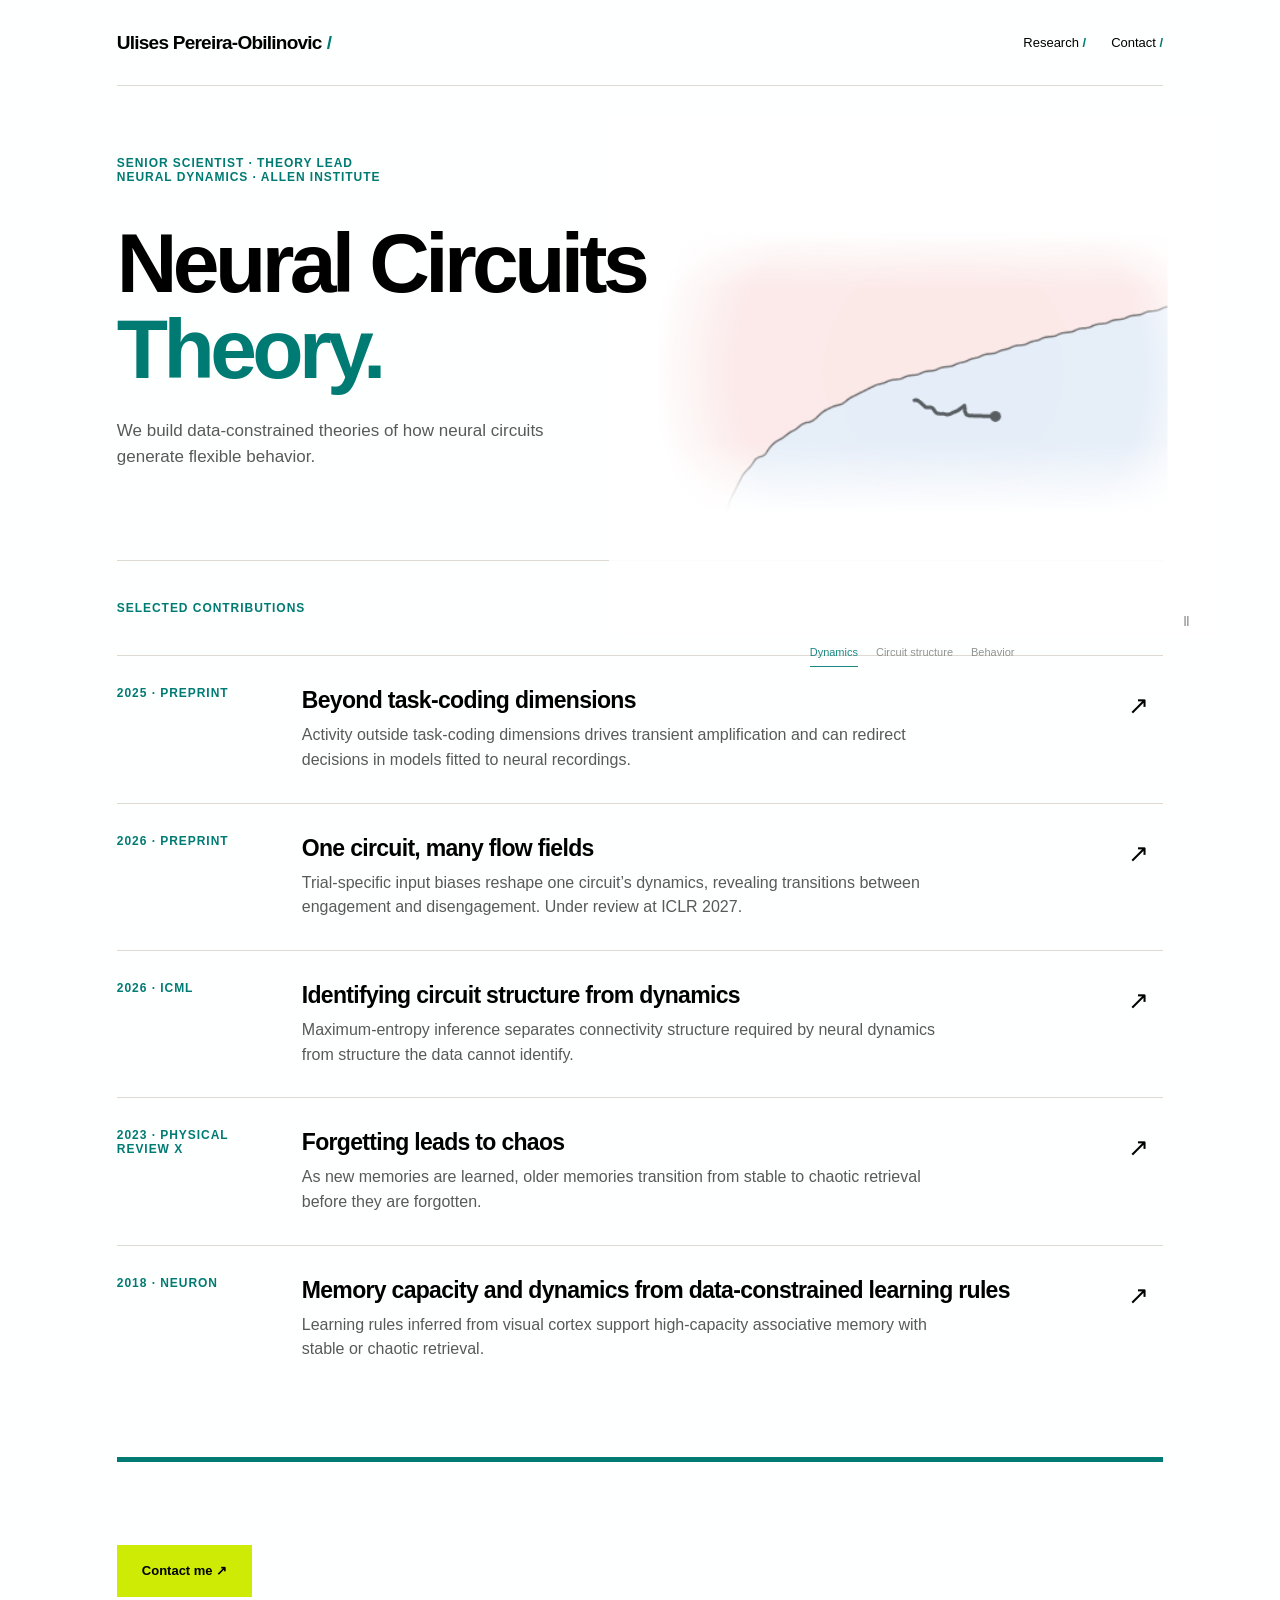
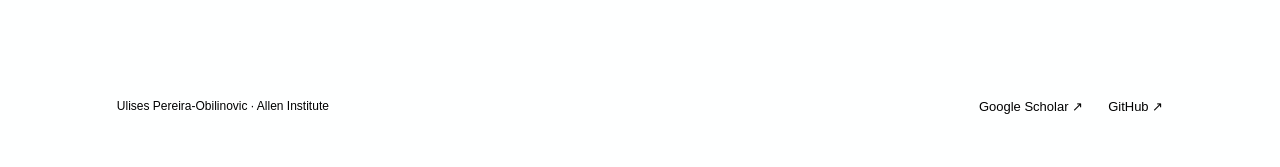
==== index.html @ 54c09828 "Refresh cached research scenes after animation update" ====
<!doctype html><html lang="en"><meta charset="utf-8"><meta name="viewport" content="width=device-width,initial-scale=1"><title>Neural Circuits Theory — Ulises Pereira-Obilinovic</title><meta name="description" content="Data-constrained theories of how neural circuits generate flexible behavior. Neural Circuits Theory, led by Ulises Pereira-Obilinovic at the Allen Institute."><link rel="stylesheet" href="style.css?v=sa-1"><body class="lab"><div class="wrap"><header><a class="brand" href="#">Ulises Pereira-Obilinovic</a><nav><a href="#research">Research</a><a href="#contact">Contact</a></nav></header><div class="hero"><p class="label">Senior Scientist · Theory Lead<br>Neural Dynamics · Allen Institute</p><h1>Neural Circuits<br><span style="color:var(--accent)">Theory.</span></h1><div class="split"><p class="lead">We build data-constrained theories of how neural circuits generate flexible behavior.</p><div id="engagement" class="engagement"><iframe id="science-scene" src="scene-oblique.html" title="Oblique separatrix animation"></iframe><div class="scene-select" role="group" aria-label="Research animation"><button data-scene="oblique" aria-pressed="true">Dynamics</button><button data-scene="self" aria-pressed="false">Circuit structure</button><button data-scene="bifurcation" aria-pressed="false">Behavior</button></div></div></div></div><section id="research"><div class="section-head"><h2 class="label">Selected contributions</h2></div><div class="papers"><article><span class="label">2025 · PREPRINT</span><div><h3><a href="https://doi.org/10.1101/2025.11.20.689599">Beyond task-coding dimensions</a></h3><p>Activity outside task-coding dimensions drives transient amplification and can redirect decisions in models fitted to neural recordings.</p></div><a class="arrow" aria-label="Read Beyond task-coding dimensions" href="https://doi.org/10.1101/2025.11.20.689599">↗</a></article><article><span class="label">2026 · PREPRINT</span><div><h3><a href="https://doi.org/10.64898/2026.06.01.729208">One circuit, many flow fields</a></h3><p>Trial-specific input biases reshape one circuit’s dynamics, revealing transitions between engagement and disengagement. Under review at ICLR 2027.</p></div><a class="arrow" aria-label="Read One circuit, many flow fields" href="https://doi.org/10.64898/2026.06.01.729208">↗</a></article><article><span class="label">2026 · ICML</span><div><h3><a href="https://proceedings.mlr.press/v306/kim26bd.html">Identifying circuit structure from dynamics</a></h3><p>Maximum-entropy inference separates connectivity structure required by neural dynamics from structure the data cannot identify.</p></div><a class="arrow" aria-label="Read Identifying circuit structure from dynamics" href="https://proceedings.mlr.press/v306/kim26bd.html">↗</a></article><article><span class="label">2023 · PHYSICAL REVIEW X</span><div><h3><a href="https://doi.org/10.1103/PhysRevX.13.011009">Forgetting leads to chaos</a></h3><p>As new memories are learned, older memories transition from stable to chaotic retrieval before they are forgotten.</p></div><a class="arrow" aria-label="Read Forgetting leads to chaos" href="https://doi.org/10.1103/PhysRevX.13.011009">↗</a></article><article><span class="label">2018 · NEURON</span><div><h3><a href="https://doi.org/10.1016/j.neuron.2018.05.038">Memory capacity and dynamics from data-constrained learning rules</a></h3><p>Learning rules inferred from visual cortex support high-capacity associative memory with stable or chaotic retrieval.</p></div><a class="arrow" aria-label="Read Memory capacity and dynamics from data-constrained learning rules" href="https://doi.org/10.1016/j.neuron.2018.05.038">↗</a></article></div></section><section id="contact"><a class="button solid" href="mailto:ulises.pereira.o@alleninstitute.org">Contact me ↗</a></section><footer><span>Ulises Pereira-Obilinovic · Allen Institute</span><nav><a href="https://scholar.google.cl/citations?user=dpV8phYAAAAJ&hl=en">Google Scholar ↗</a><a href="https://github.com/ulisespereira">GitHub ↗</a></nav></footer></div><script>
const buttons=[...document.querySelectorAll('[data-scene]')];let selected=0,changed=performance.now();
function show(i){selected=i;changed=performance.now();buttons.forEach((b,j)=>b.setAttribute('aria-pressed',String(i===j)));const f=document.querySelector('#science-scene');f.src='scene-'+buttons[i].dataset.scene+'.html?v=b885f49';f.title=buttons[i].textContent+' animation'}
buttons.forEach((b,i)=>b.onclick=()=>show(i));
setInterval(()=>{if(document.hidden){changed=performance.now();return}if(!matchMedia('(prefers-reduced-motion: reduce)').matches&&performance.now()-changed>14000)show((selected+1)%3)},250);
</script><style>
.lab .hero{display:grid;grid-template-columns:minmax(0,1fr) 340px;column-gap:42px;align-items:start;padding:72px 0 62px}
.lab .hero>.label,.lab .hero>h1{grid-column:1}.lab .hero h1{font-size:clamp(48px,6vw,78px)}
.lab .hero .split{display:contents}.lab .hero .lead{grid-column:1;max-width:530px;margin-bottom:0}
.hero .engagement{grid-column:2;grid-row:1/4;align-self:center;width:100%;max-width:340px;margin:0}
.engagement canvas{aspect-ratio:500/310}.engagement .sweep-controls{margin:-10px 10px 0 0}
@media(max-width:900px){.lab .hero{display:block;padding:44px 0 34px}.hero .engagement{max-width:330px;margin:24px auto 0}}

.lab .hero{min-height:470px;position:relative;display:flex;flex-direction:column;justify-content:center;padding:70px 0 90px;isolation:isolate}
.lab .hero>.label,.lab .hero>h1,.lab .hero .lead{position:relative;z-index:2;max-width:560px}
.lab .hero h1{font-size:clamp(48px,6.8vw,84px)}
.lab .hero .lead{max-width:440px;font-size:17px}
.hero .engagement{position:absolute;right:-5%;top:30px;width:58%;max-width:620px;z-index:0;margin:0;opacity:.9;pointer-events:none}
.engagement canvas{aspect-ratio:500/430}.engagement .sweep-controls{pointer-events:auto;margin:-25px 40px 0 0}
#research{padding-top:40px}.papers article{padding:30px 0}.concept{background:#fff;color:#777;border-bottom:1px solid #eee}
@media(max-width:900px){.lab .hero{min-height:590px;justify-content:flex-start;padding-top:44px;padding-bottom:230px}.hero .engagement{top:auto;bottom:5px;right:-20px;width:85%;max-width:450px}.lab .hero .lead{max-width:480px}.lab .hero h1{margin:22px 0}}
#science-scene{width:100%;aspect-ratio:500/430;border:0;display:block;background:transparent;pointer-events:auto}.scene-select{display:flex;justify-content:center;gap:18px;position:relative;z-index:3;pointer-events:auto}.scene-select button{padding:8px 0;border:0;border-bottom:1px solid transparent;background:none;font:11px Arial;color:#888;cursor:pointer}.scene-select button[aria-pressed=true]{color:var(--accent);border-bottom-color:var(--accent)}.hero .engagement{pointer-events:auto}@media(max-width:900px){.lab .hero{min-height:650px;padding-bottom:280px}}
</style></body></html>
---- style.css ----
*{box-sizing:border-box}html{scroll-behavior:smooth}body{margin:0;font-family:Arial,sans-serif;background:var(--bg);color:var(--fg);line-height:1.55}a{color:inherit;text-decoration:none}a:hover{text-decoration:underline;text-underline-offset:5px}a:focus-visible,button:focus-visible{outline:3px solid var(--accent);outline-offset:5px}.wrap{max-width:1200px;margin:auto;padding:0 6%}.concept{padding:10px 6%;font:11px monospace;letter-spacing:.08em;background:var(--fg);color:var(--bg);display:flex;justify-content:space-between;gap:12px}.concept a{margin-left:15px}header{display:flex;justify-content:space-between;align-items:center;padding:28px 0;border-bottom:1px solid var(--line);gap:20px}nav{display:flex;gap:25px;font-size:13px}.brand{font-weight:bold;letter-spacing:-.04em}.label{font:11px monospace;letter-spacing:.15em;text-transform:uppercase;color:var(--accent)}h1,h2,h3,p{margin-top:0}h1{font-weight:400;font-size:clamp(48px,7vw,91px);line-height:1.04;letter-spacing:-.055em;margin:25px 0}h2{font-size:clamp(30px,4vw,48px);font-weight:400;line-height:1.12;letter-spacing:-.035em}h3{font-size:23px;font-weight:400;line-height:1.25}.hero{padding:80px 0;position:relative}.lead{font-size:19px;max-width:580px;color:var(--muted)}.button{display:inline-block;padding:13px 21px;border:1px solid var(--line);margin:18px 9px 0 0;font-size:13px}.solid{background:var(--accent);color:var(--bg);border-color:var(--accent)}section{padding:65px 0;border-top:1px solid var(--line)}.section-head{display:flex;justify-content:space-between;gap:40px;align-items:baseline;margin-bottom:30px}.section-head p{max-width:340px;color:var(--muted)}.papers article{display:grid;grid-template-columns:160px 1fr 35px;gap:25px;padding:27px 0;border-top:1px solid var(--line)}.papers h3{margin-bottom:8px}.papers p{color:var(--muted);max-width:660px;margin:0}.arrow{font-size:25px}.grid{display:grid;grid-template-columns:repeat(3,1fr);gap:35px}.grid article{padding-top:20px;border-top:1px solid var(--line)}.grid p{color:var(--muted)}footer{padding:35px 0 50px;display:flex;justify-content:space-between;font-size:12px;gap:20px}.split{display:grid;grid-template-columns:1.3fr 1fr;gap:60px;align-items:center}.portrait{width:100%;display:block;filter:grayscale(1)}.caption{font:11px monospace;color:var(--muted);margin-top:12px}.dark{--bg:#101312;--fg:#edeadf;--muted:#b3b9b1;--line:#35413a;--accent:#b5df91}.editorial{--bg:#f4f0e8;--fg:#252c30;--muted:#60666b;--line:#ccc7bb;--accent:#964431}.editorial h1,.editorial h2,.editorial h3{font-family:Georgia,serif}.lab{--bg:#eef2f4;--fg:#102838;--muted:#4a6471;--line:#b8cbd4;--accent:#006f7e}.lab .hero{padding-bottom:35px}.diagram{width:100%;height:260px;display:block}.dark .diagram{height:320px}.statement{font-size:clamp(24px,3vw,40px);max-width:920px;line-height:1.35}.portrait-wrap{max-width:390px}.lab .questions{background:#102838;color:#eef2f4;padding:40px}.lab .questions p{color:#b7cbd3}.lab .questions .label{color:#7dd3c7}@media(max-width:720px){.concept{flex-wrap:wrap}.concept a{margin-left:0;margin-right:12px}nav{gap:12px;font-size:11px}.hero{padding:45px 0}.split,.grid{grid-template-columns:1fr;gap:30px}.portrait-wrap{max-width:280px}.papers article{grid-template-columns:1fr 25px;gap:10px}.papers .label{grid-column:1/-1}.section-head{display:block}.section-head p{max-width:none}footer{flex-direction:column}section{padding:42px 0}}
/* Allen palette: official brand-color skill. Layout inspired by alleninstitute.org. */
body{font-family:Arial,Helvetica,sans-serif}
.dark{--bg:#000000;--fg:#FEFFFF;--muted:#DED9D1;--line:#3F3F3F;--accent:#CDEB05}
.editorial{--bg:#FEFFFF;--fg:#000000;--muted:#595959;--line:#DED9D1;--accent:#5C1EBE}
.lab{--bg:#FEFFFF;--fg:#000000;--muted:#595959;--line:#DED9D1;--accent:#007B74}
h1,h2,h3,.editorial h1,.editorial h2,.editorial h3{font-family:Arial,Helvetica,sans-serif;font-weight:750;letter-spacing:-.055em}
h1{font-size:clamp(48px,7.5vw,96px);line-height:1.02}
h1 em{font-style:normal}h2{line-height:1.08}h3{letter-spacing:-.03em}
.brand{font-size:19px;font-weight:800}.brand:after{content:'/';color:var(--accent);margin-left:5px}
.label{font-family:Arial,Helvetica,sans-serif;font-size:12px;font-weight:700;letter-spacing:.08em}
header nav a:after{content:' /';color:var(--accent);font-weight:bold}
.concept{background:#262626;color:#FEFFFF;font-family:Arial,Helvetica,sans-serif;font-size:11px;letter-spacing:.03em}
.concept a:hover{color:#CDEB05}
.button{font-weight:700;padding:15px 24px;border-radius:0;transition:background .15s,color .15s}
.solid{background:#CDEB05;color:#000000;border-color:#CDEB05}
.button:hover{background:#000000;color:#FEFFFF;text-decoration:none}.dark .button:hover{background:#FEFFFF;color:#000000}
.portrait{filter:none}.editorial .portrait-wrap{border-bottom:10px solid #8246E1}
.lab .questions{background:#000000;color:#FEFFFF;border-top:8px solid #CDEB05;padding:42px}
.lab .questions p{color:#DED9D1}.lab .questions .label{color:#CDEB05}
.lab .questions article{border-color:#595959}
section[id=contact]{border-top:5px solid var(--accent)}
.papers article:hover h3 a{color:var(--accent)}
::selection{background:#CDEB05;color:#000000}
@media(max-width:720px){header{flex-wrap:wrap}.brand{font-size:17px}.lab .questions{padding:26px}.concept{line-height:1.7}.grid{gap:32px}h1{overflow-wrap:break-word}}
@media(prefers-reduced-motion:reduce){html{scroll-behavior:auto}.button{transition:none}}

.engagement{min-width:0}.engagement svg{display:block;width:100%;height:auto;overflow:visible}.engagement svg text{font:11px Arial,sans-serif;fill:#595959}.trial-controls{display:flex;align-items:center;justify-content:space-between;gap:10px;font-size:11px;min-height:35px}.trial-controls button{background:transparent;color:#000;border:1px solid #DED9D1;padding:7px 12px;cursor:pointer;font:12px Arial,sans-serif}.engagement label{display:flex;justify-content:space-between;font-size:11px;margin-top:16px}.engagement input{width:100%;accent-color:#007B74;cursor:pointer;margin:12px 0}.axis-ends{display:flex;justify-content:space-between;font-size:10px;color:#595959}.engagement .caption{font:10px Arial,sans-serif;margin-top:15px}.lab .hero .split{grid-template-columns:1fr 1.15fr;gap:45px}@media(max-width:720px){.lab .hero .split{grid-template-columns:1fr;gap:20px}}

.engagement canvas{width:100%;height:auto;display:block}.sweep-controls{display:flex;gap:12px;align-items:center}.sweep-controls button{background:none;border:1px solid #DED9D1;padding:7px 10px;font:11px Arial;cursor:pointer}.sweep-controls input{flex:1;min-width:30px}.sweep-controls output{font:11px Arial;white-space:nowrap;min-width:80px}.engagement .caption{text-align:center}

/* Minimal research signature: geometry carries the story. */
.lab .hero .split{grid-template-columns:.8fr 1.4fr;gap:32px}.engagement{padding:0}.engagement canvas{width:100%;aspect-ratio:12/7}.sweep-controls{max-width:230px;margin:4px auto 0;gap:12px}.sweep-controls button{width:24px;padding:2px;border:0;color:#595959;font-size:16px}.sweep-controls input{height:2px;margin:10px 0;accent-color:#8246E1}.sweep-labels{display:flex;justify-content:space-between;max-width:194px;margin:8px auto 0;padding-left:10px;color:#7F7F7F;font:10px Arial,sans-serif;letter-spacing:.03em}@media(max-width:720px){.lab .hero .split{grid-template-columns:1fr;gap:0}.engagement{margin:0 -20px}.engagement canvas{max-height:350px}.sweep-labels{margin-bottom:15px}}

/* Group-homepage motion, without figure UI. */
.engagement .sweep-controls{justify-content:flex-end;max-width:none;margin:-32px 25px 0 0;position:relative}.engagement .sweep-controls input{display:none}.engagement .sweep-controls button{opacity:0;color:#7F7F7F;transition:opacity .2s}.engagement:hover .sweep-controls button,.engagement:focus-within .sweep-controls button{opacity:1}.engagement .sweep-controls button:focus-visible{outline:2px solid #007B74;outline-offset:4px}@media(hover:none){.engagement .sweep-controls button{opacity:.5}}

.engagement .sweep-controls button{opacity:.45}.engagement .sweep-controls button:hover{opacity:1}

.engagement canvas{aspect-ratio:720/550;max-height:none!important}.engagement .sweep-controls{margin:8px 25px 0 0}

.engagement canvas{aspect-ratio:720/460}.engagement .sweep-controls{margin:-20px 30px 0 0}

.exact-panels{display:grid;max-width:360px;margin:0 auto}.exact-panel{grid-area:1/1;width:100%;display:block;transition:opacity .8s}.engagement .sweep-controls{margin:8px 25px 0 0}@media(prefers-reduced-motion:reduce){.exact-panel{transition:none}}

.minimal-phase{max-width:360px;isolation:isolate}.phase-art{grid-area:1/1;width:100%;height:auto;transition:opacity 1.5s}.trajectory-motion{animation:trajectory-flow 4s linear infinite}.phase-paused .trajectory-motion{animation-play-state:paused}@keyframes trajectory-flow{to{stroke-dashoffset:-58}}@media(prefers-reduced-motion:reduce){.trajectory-motion{animation:none}.phase-art{transition:none}}
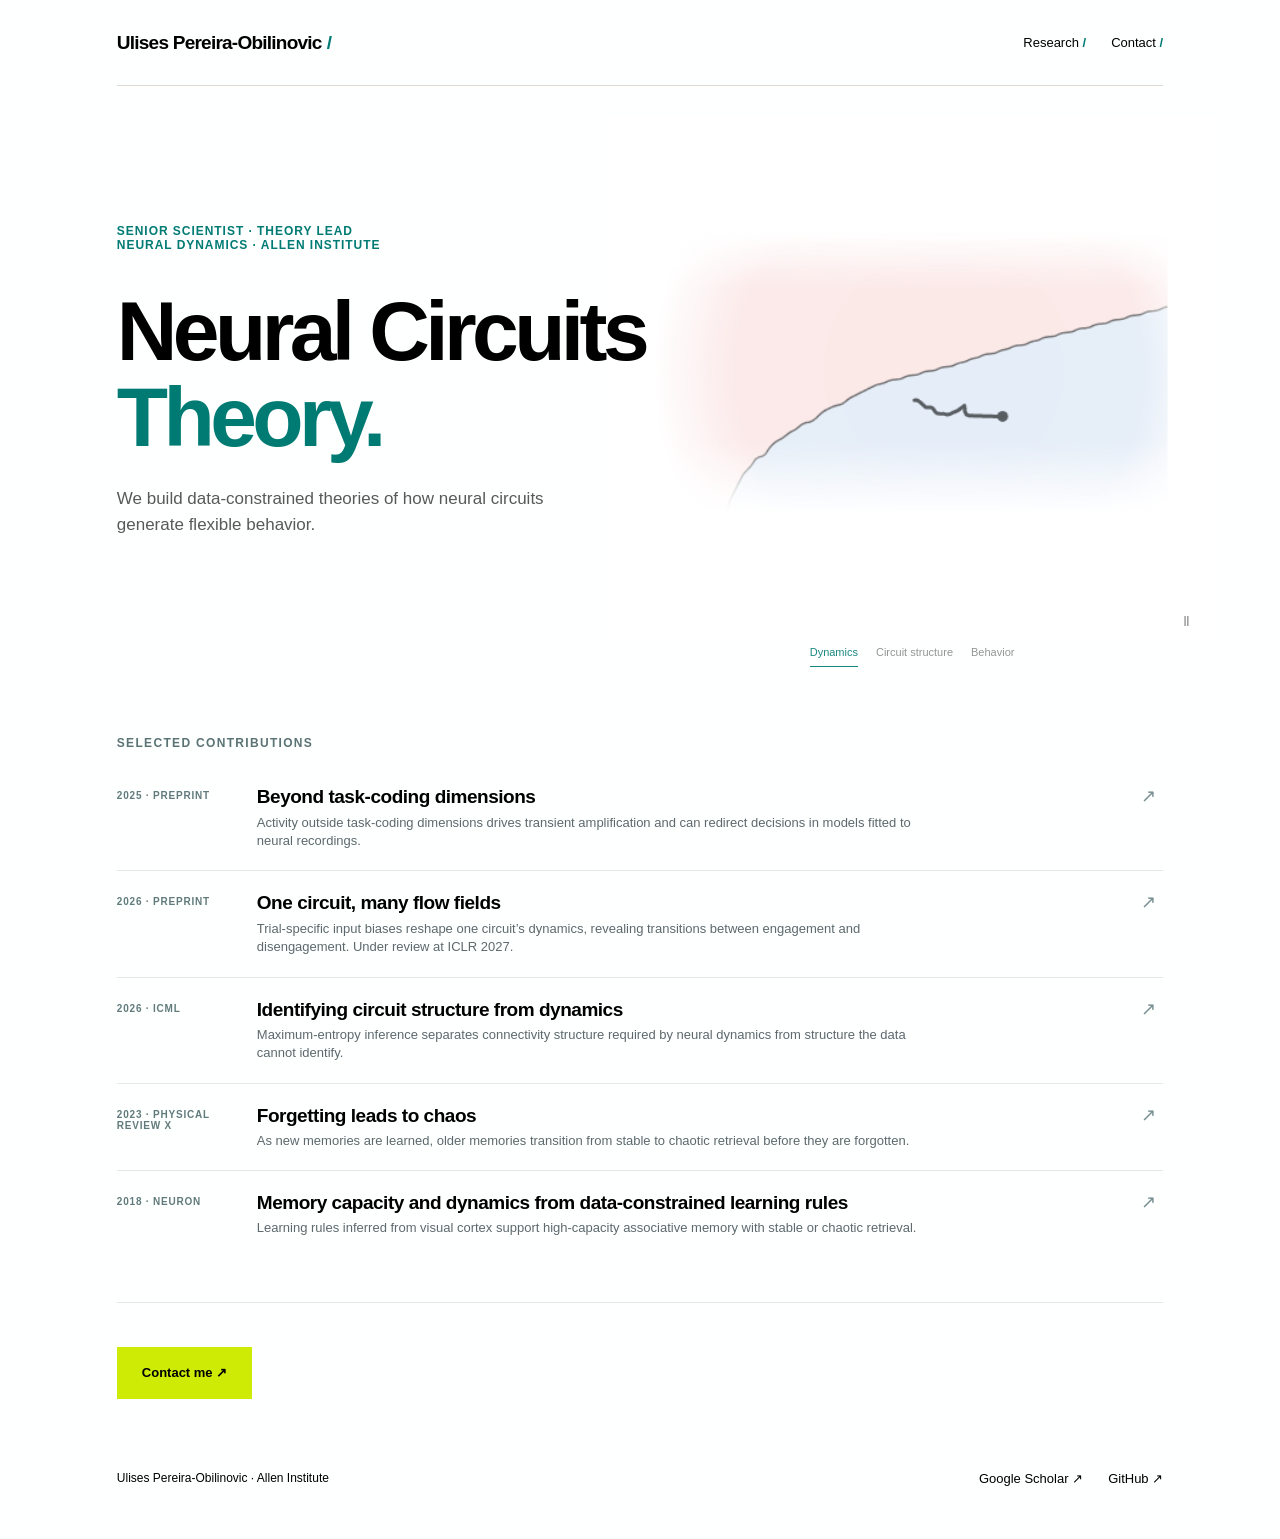
==== commit dae75ef9: "Refine selected contributions layout" ====
--- a/index.html
+++ b/index.html
@@ -1,4 +1,4 @@
-<!doctype html><html lang="en"><meta charset="utf-8"><meta name="viewport" content="width=device-width,initial-scale=1"><title>Neural Circuits Theory — Ulises Pereira-Obilinovic</title><meta name="description" content="Data-constrained theories of how neural circuits generate flexible behavior. Neural Circuits Theory, led by Ulises Pereira-Obilinovic at the Allen Institute."><link rel="stylesheet" href="style.css?v=sa-1"><body class="lab"><div class="wrap"><header><a class="brand" href="#">Ulises Pereira-Obilinovic</a><nav><a href="#research">Research</a><a href="#contact">Contact</a></nav></header><div class="hero"><p class="label">Senior Scientist · Theory Lead<br>Neural Dynamics · Allen Institute</p><h1>Neural Circuits<br><span style="color:var(--accent)">Theory.</span></h1><div class="split"><p class="lead">We build data-constrained theories of how neural circuits generate flexible behavior.</p><div id="engagement" class="engagement"><iframe id="science-scene" src="scene-oblique.html" title="Oblique separatrix animation"></iframe><div class="scene-select" role="group" aria-label="Research animation"><button data-scene="oblique" aria-pressed="true">Dynamics</button><button data-scene="self" aria-pressed="false">Circuit structure</button><button data-scene="bifurcation" aria-pressed="false">Behavior</button></div></div></div></div><section id="research"><div class="section-head"><h2 class="label">Selected contributions</h2></div><div class="papers"><article><span class="label">2025 · PREPRINT</span><div><h3><a href="https://doi.org/10.1101/2025.11.20.689599">Beyond task-coding dimensions</a></h3><p>Activity outside task-coding dimensions drives transient amplification and can redirect decisions in models fitted to neural recordings.</p></div><a class="arrow" aria-label="Read Beyond task-coding dimensions" href="https://doi.org/10.1101/2025.11.20.689599">↗</a></article><article><span class="label">2026 · PREPRINT</span><div><h3><a href="https://doi.org/10.64898/2026.06.01.729208">One circuit, many flow fields</a></h3><p>Trial-specific input biases reshape one circuit’s dynamics, revealing transitions between engagement and disengagement. Under review at ICLR 2027.</p></div><a class="arrow" aria-label="Read One circuit, many flow fields" href="https://doi.org/10.64898/2026.06.01.729208">↗</a></article><article><span class="label">2026 · ICML</span><div><h3><a href="https://proceedings.mlr.press/v306/kim26bd.html">Identifying circuit structure from dynamics</a></h3><p>Maximum-entropy inference separates connectivity structure required by neural dynamics from structure the data cannot identify.</p></div><a class="arrow" aria-label="Read Identifying circuit structure from dynamics" href="https://proceedings.mlr.press/v306/kim26bd.html">↗</a></article><article><span class="label">2023 · PHYSICAL REVIEW X</span><div><h3><a href="https://doi.org/10.1103/PhysRevX.13.011009">Forgetting leads to chaos</a></h3><p>As new memories are learned, older memories transition from stable to chaotic retrieval before they are forgotten.</p></div><a class="arrow" aria-label="Read Forgetting leads to chaos" href="https://doi.org/10.1103/PhysRevX.13.011009">↗</a></article><article><span class="label">2018 · NEURON</span><div><h3><a href="https://doi.org/10.1016/j.neuron.2018.05.038">Memory capacity and dynamics from data-constrained learning rules</a></h3><p>Learning rules inferred from visual cortex support high-capacity associative memory with stable or chaotic retrieval.</p></div><a class="arrow" aria-label="Read Memory capacity and dynamics from data-constrained learning rules" href="https://doi.org/10.1016/j.neuron.2018.05.038">↗</a></article></div></section><section id="contact"><a class="button solid" href="mailto:ulises.pereira.o@alleninstitute.org">Contact me ↗</a></section><footer><span>Ulises Pereira-Obilinovic · Allen Institute</span><nav><a href="https://scholar.google.cl/citations?user=dpV8phYAAAAJ&hl=en">Google Scholar ↗</a><a href="https://github.com/ulisespereira">GitHub ↗</a></nav></footer></div><script>
+<!doctype html><html lang="en"><meta charset="utf-8"><meta name="viewport" content="width=device-width,initial-scale=1"><title>Neural Circuits Theory — Ulises Pereira-Obilinovic</title><meta name="description" content="Data-constrained theories of how neural circuits generate flexible behavior. Neural Circuits Theory, led by Ulises Pereira-Obilinovic at the Allen Institute."><link rel="stylesheet" href="style.css?v=compact-1"><body class="lab"><div class="wrap"><header><a class="brand" href="#">Ulises Pereira-Obilinovic</a><nav><a href="#research">Research</a><a href="#contact">Contact</a></nav></header><div class="hero"><p class="label">Senior Scientist · Theory Lead<br>Neural Dynamics · Allen Institute</p><h1>Neural Circuits<br><span style="color:var(--accent)">Theory.</span></h1><div class="split"><p class="lead">We build data-constrained theories of how neural circuits generate flexible behavior.</p><div id="engagement" class="engagement"><iframe id="science-scene" src="scene-oblique.html" title="Oblique separatrix animation"></iframe><div class="scene-select" role="group" aria-label="Research animation"><button data-scene="oblique" aria-pressed="true">Dynamics</button><button data-scene="self" aria-pressed="false">Circuit structure</button><button data-scene="bifurcation" aria-pressed="false">Behavior</button></div></div></div></div><section id="research"><div class="section-head"><h2 class="label">Selected contributions</h2></div><div class="papers"><article><span class="label">2025 · PREPRINT</span><div><h3><a href="https://doi.org/10.1101/2025.11.20.689599">Beyond task-coding dimensions</a></h3><p>Activity outside task-coding dimensions drives transient amplification and can redirect decisions in models fitted to neural recordings.</p></div><a class="arrow" aria-label="Read Beyond task-coding dimensions" href="https://doi.org/10.1101/2025.11.20.689599">↗</a></article><article><span class="label">2026 · PREPRINT</span><div><h3><a href="https://doi.org/10.64898/2026.06.01.729208">One circuit, many flow fields</a></h3><p>Trial-specific input biases reshape one circuit’s dynamics, revealing transitions between engagement and disengagement. Under review at ICLR 2027.</p></div><a class="arrow" aria-label="Read One circuit, many flow fields" href="https://doi.org/10.64898/2026.06.01.729208">↗</a></article><article><span class="label">2026 · ICML</span><div><h3><a href="https://proceedings.mlr.press/v306/kim26bd.html">Identifying circuit structure from dynamics</a></h3><p>Maximum-entropy inference separates connectivity structure required by neural dynamics from structure the data cannot identify.</p></div><a class="arrow" aria-label="Read Identifying circuit structure from dynamics" href="https://proceedings.mlr.press/v306/kim26bd.html">↗</a></article><article><span class="label">2023 · PHYSICAL REVIEW X</span><div><h3><a href="https://doi.org/10.1103/PhysRevX.13.011009">Forgetting leads to chaos</a></h3><p>As new memories are learned, older memories transition from stable to chaotic retrieval before they are forgotten.</p></div><a class="arrow" aria-label="Read Forgetting leads to chaos" href="https://doi.org/10.1103/PhysRevX.13.011009">↗</a></article><article><span class="label">2018 · NEURON</span><div><h3><a href="https://doi.org/10.1016/j.neuron.2018.05.038">Memory capacity and dynamics from data-constrained learning rules</a></h3><p>Learning rules inferred from visual cortex support high-capacity associative memory with stable or chaotic retrieval.</p></div><a class="arrow" aria-label="Read Memory capacity and dynamics from data-constrained learning rules" href="https://doi.org/10.1016/j.neuron.2018.05.038">↗</a></article></div></section><section id="contact"><a class="button solid" href="mailto:ulises.pereira.o@alleninstitute.org">Contact me ↗</a></section><footer><span>Ulises Pereira-Obilinovic · Allen Institute</span><nav><a href="https://scholar.google.cl/citations?user=dpV8phYAAAAJ&hl=en">Google Scholar ↗</a><a href="https://github.com/ulisespereira">GitHub ↗</a></nav></footer></div><script>
 const buttons=[...document.querySelectorAll('[data-scene]')];let selected=0,changed=performance.now();
 function show(i){selected=i;changed=performance.now();buttons.forEach((b,j)=>b.setAttribute('aria-pressed',String(i===j)));const f=document.querySelector('#science-scene');f.src='scene-'+buttons[i].dataset.scene+'.html?v=b885f49';f.title=buttons[i].textContent+' animation'}
 buttons.forEach((b,i)=>b.onclick=()=>show(i));
--- a/style.css
+++ b/style.css
@@ -44,3 +44,19 @@
 .exact-panels{display:grid;max-width:360px;margin:0 auto}.exact-panel{grid-area:1/1;width:100%;display:block;transition:opacity .8s}.engagement .sweep-controls{margin:8px 25px 0 0}@media(prefers-reduced-motion:reduce){.exact-panel{transition:none}}
 
 .minimal-phase{max-width:360px;isolation:isolate}.phase-art{grid-area:1/1;width:100%;height:auto;transition:opacity 1.5s}.trajectory-motion{animation:trajectory-flow 4s linear infinite}.phase-paused .trajectory-motion{animation-play-state:paused}@keyframes trajectory-flow{to{stroke-dashoffset:-58}}@media(prefers-reduced-motion:reduce){.trajectory-motion{animation:none}.phase-art{transition:none}}
+/* A compact bibliography rhythm for the group homepage. */
+#research{border-top:0;padding-top:16px;padding-bottom:44px}
+#research .section-head{margin-bottom:5px}
+#research .section-head .label{color:#5b7375;letter-spacing:.11em}
+#research .papers article{grid-template-columns:118px minmax(0,1fr) 22px;align-items:start;column-gap:22px;padding:20px 0;border-top:1px solid #e4e8e7}
+#research .papers article:first-child{border-top:0}
+#research .papers .label{font-size:10px;letter-spacing:.08em;padding-top:5px;color:#617b7c}
+#research .papers h3{font-size:19px;line-height:1.22;letter-spacing:-.025em;margin-bottom:5px}
+#research .papers p{font-size:13px;line-height:1.42;color:#5d696c;max-width:690px}
+#research .papers .arrow{font-size:18px;line-height:1.3;color:#799093}
+#research .papers article:hover .arrow{color:var(--accent)}
+section[id=contact]{border-top:1px solid #e4e8e7;padding:26px 0 35px}
+@media(max-width:720px){#research{padding-top:6px;padding-bottom:34px}#research .papers article{grid-template-columns:minmax(0,1fr) 18px;column-gap:12px;padding:17px 0}#research .papers .label{grid-column:1/-1;padding-top:0;margin-bottom:2px}#research .papers h3{font-size:18px}#research .papers p{font-size:13px}#research .papers .arrow{grid-column:2;grid-row:2;align-self:start}}
+/* Keep the rotating scene and its controls clear of the first paper. */
+body.lab .hero{min-height:610px}
+@media(max-width:900px){body.lab .hero{min-height:700px}}
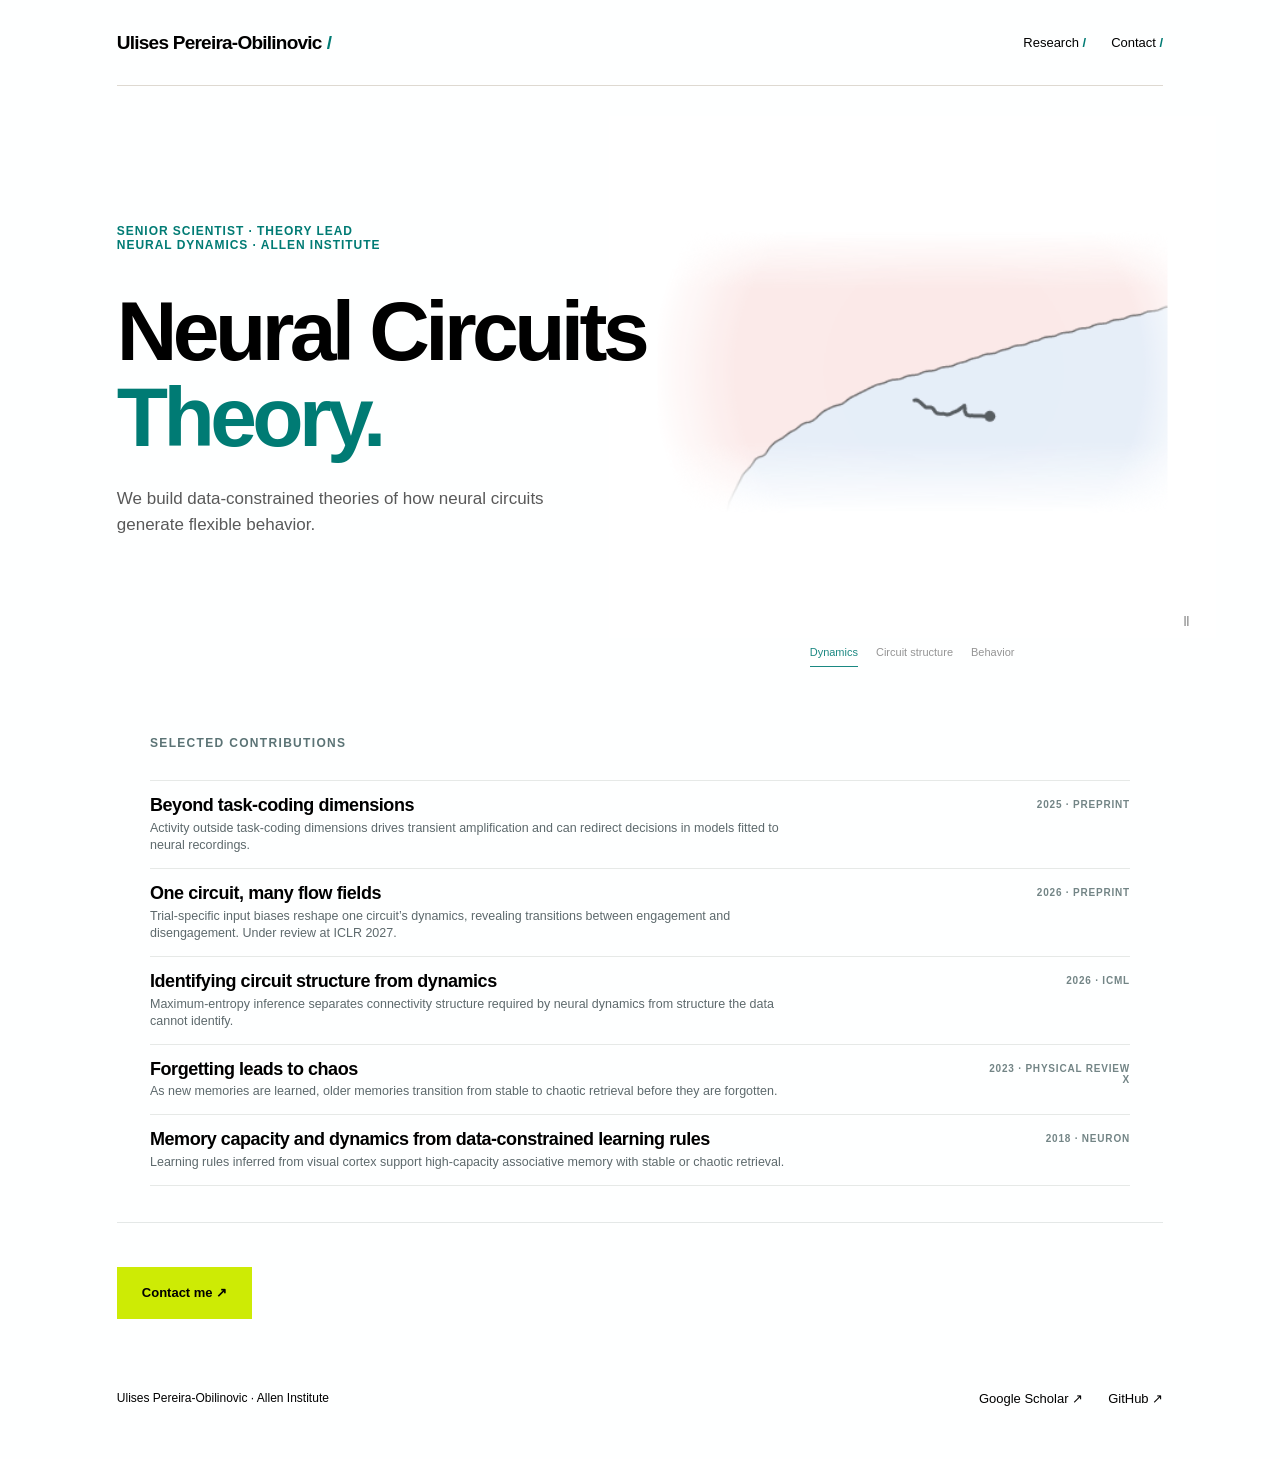
==== commit 35f99db7: "Make selected contributions a compact bibliography" ====
--- a/index.html
+++ b/index.html
@@ -1,4 +1,4 @@
-<!doctype html><html lang="en"><meta charset="utf-8"><meta name="viewport" content="width=device-width,initial-scale=1"><title>Neural Circuits Theory — Ulises Pereira-Obilinovic</title><meta name="description" content="Data-constrained theories of how neural circuits generate flexible behavior. Neural Circuits Theory, led by Ulises Pereira-Obilinovic at the Allen Institute."><link rel="stylesheet" href="style.css?v=compact-1"><body class="lab"><div class="wrap"><header><a class="brand" href="#">Ulises Pereira-Obilinovic</a><nav><a href="#research">Research</a><a href="#contact">Contact</a></nav></header><div class="hero"><p class="label">Senior Scientist · Theory Lead<br>Neural Dynamics · Allen Institute</p><h1>Neural Circuits<br><span style="color:var(--accent)">Theory.</span></h1><div class="split"><p class="lead">We build data-constrained theories of how neural circuits generate flexible behavior.</p><div id="engagement" class="engagement"><iframe id="science-scene" src="scene-oblique.html" title="Oblique separatrix animation"></iframe><div class="scene-select" role="group" aria-label="Research animation"><button data-scene="oblique" aria-pressed="true">Dynamics</button><button data-scene="self" aria-pressed="false">Circuit structure</button><button data-scene="bifurcation" aria-pressed="false">Behavior</button></div></div></div></div><section id="research"><div class="section-head"><h2 class="label">Selected contributions</h2></div><div class="papers"><article><span class="label">2025 · PREPRINT</span><div><h3><a href="https://doi.org/10.1101/2025.11.20.689599">Beyond task-coding dimensions</a></h3><p>Activity outside task-coding dimensions drives transient amplification and can redirect decisions in models fitted to neural recordings.</p></div><a class="arrow" aria-label="Read Beyond task-coding dimensions" href="https://doi.org/10.1101/2025.11.20.689599">↗</a></article><article><span class="label">2026 · PREPRINT</span><div><h3><a href="https://doi.org/10.64898/2026.06.01.729208">One circuit, many flow fields</a></h3><p>Trial-specific input biases reshape one circuit’s dynamics, revealing transitions between engagement and disengagement. Under review at ICLR 2027.</p></div><a class="arrow" aria-label="Read One circuit, many flow fields" href="https://doi.org/10.64898/2026.06.01.729208">↗</a></article><article><span class="label">2026 · ICML</span><div><h3><a href="https://proceedings.mlr.press/v306/kim26bd.html">Identifying circuit structure from dynamics</a></h3><p>Maximum-entropy inference separates connectivity structure required by neural dynamics from structure the data cannot identify.</p></div><a class="arrow" aria-label="Read Identifying circuit structure from dynamics" href="https://proceedings.mlr.press/v306/kim26bd.html">↗</a></article><article><span class="label">2023 · PHYSICAL REVIEW X</span><div><h3><a href="https://doi.org/10.1103/PhysRevX.13.011009">Forgetting leads to chaos</a></h3><p>As new memories are learned, older memories transition from stable to chaotic retrieval before they are forgotten.</p></div><a class="arrow" aria-label="Read Forgetting leads to chaos" href="https://doi.org/10.1103/PhysRevX.13.011009">↗</a></article><article><span class="label">2018 · NEURON</span><div><h3><a href="https://doi.org/10.1016/j.neuron.2018.05.038">Memory capacity and dynamics from data-constrained learning rules</a></h3><p>Learning rules inferred from visual cortex support high-capacity associative memory with stable or chaotic retrieval.</p></div><a class="arrow" aria-label="Read Memory capacity and dynamics from data-constrained learning rules" href="https://doi.org/10.1016/j.neuron.2018.05.038">↗</a></article></div></section><section id="contact"><a class="button solid" href="mailto:ulises.pereira.o@alleninstitute.org">Contact me ↗</a></section><footer><span>Ulises Pereira-Obilinovic · Allen Institute</span><nav><a href="https://scholar.google.cl/citations?user=dpV8phYAAAAJ&hl=en">Google Scholar ↗</a><a href="https://github.com/ulisespereira">GitHub ↗</a></nav></footer></div><script>
+<!doctype html><html lang="en"><meta charset="utf-8"><meta name="viewport" content="width=device-width,initial-scale=1"><title>Neural Circuits Theory — Ulises Pereira-Obilinovic</title><meta name="description" content="Data-constrained theories of how neural circuits generate flexible behavior. Neural Circuits Theory, led by Ulises Pereira-Obilinovic at the Allen Institute."><link rel="stylesheet" href="style.css?v=editorial-2"><body class="lab"><div class="wrap"><header><a class="brand" href="#">Ulises Pereira-Obilinovic</a><nav><a href="#research">Research</a><a href="#contact">Contact</a></nav></header><div class="hero"><p class="label">Senior Scientist · Theory Lead<br>Neural Dynamics · Allen Institute</p><h1>Neural Circuits<br><span style="color:var(--accent)">Theory.</span></h1><div class="split"><p class="lead">We build data-constrained theories of how neural circuits generate flexible behavior.</p><div id="engagement" class="engagement"><iframe id="science-scene" src="scene-oblique.html" title="Oblique separatrix animation"></iframe><div class="scene-select" role="group" aria-label="Research animation"><button data-scene="oblique" aria-pressed="true">Dynamics</button><button data-scene="self" aria-pressed="false">Circuit structure</button><button data-scene="bifurcation" aria-pressed="false">Behavior</button></div></div></div></div><section id="research"><div class="section-head"><h2 class="label">Selected contributions</h2></div><div class="papers"><article><span class="label">2025 · PREPRINT</span><div><h3><a href="https://doi.org/10.1101/2025.11.20.689599">Beyond task-coding dimensions</a></h3><p>Activity outside task-coding dimensions drives transient amplification and can redirect decisions in models fitted to neural recordings.</p></div><a class="arrow" aria-label="Read Beyond task-coding dimensions" href="https://doi.org/10.1101/2025.11.20.689599">↗</a></article><article><span class="label">2026 · PREPRINT</span><div><h3><a href="https://doi.org/10.64898/2026.06.01.729208">One circuit, many flow fields</a></h3><p>Trial-specific input biases reshape one circuit’s dynamics, revealing transitions between engagement and disengagement. Under review at ICLR 2027.</p></div><a class="arrow" aria-label="Read One circuit, many flow fields" href="https://doi.org/10.64898/2026.06.01.729208">↗</a></article><article><span class="label">2026 · ICML</span><div><h3><a href="https://proceedings.mlr.press/v306/kim26bd.html">Identifying circuit structure from dynamics</a></h3><p>Maximum-entropy inference separates connectivity structure required by neural dynamics from structure the data cannot identify.</p></div><a class="arrow" aria-label="Read Identifying circuit structure from dynamics" href="https://proceedings.mlr.press/v306/kim26bd.html">↗</a></article><article><span class="label">2023 · PHYSICAL REVIEW X</span><div><h3><a href="https://doi.org/10.1103/PhysRevX.13.011009">Forgetting leads to chaos</a></h3><p>As new memories are learned, older memories transition from stable to chaotic retrieval before they are forgotten.</p></div><a class="arrow" aria-label="Read Forgetting leads to chaos" href="https://doi.org/10.1103/PhysRevX.13.011009">↗</a></article><article><span class="label">2018 · NEURON</span><div><h3><a href="https://doi.org/10.1016/j.neuron.2018.05.038">Memory capacity and dynamics from data-constrained learning rules</a></h3><p>Learning rules inferred from visual cortex support high-capacity associative memory with stable or chaotic retrieval.</p></div><a class="arrow" aria-label="Read Memory capacity and dynamics from data-constrained learning rules" href="https://doi.org/10.1016/j.neuron.2018.05.038">↗</a></article></div></section><section id="contact"><a class="button solid" href="mailto:ulises.pereira.o@alleninstitute.org">Contact me ↗</a></section><footer><span>Ulises Pereira-Obilinovic · Allen Institute</span><nav><a href="https://scholar.google.cl/citations?user=dpV8phYAAAAJ&hl=en">Google Scholar ↗</a><a href="https://github.com/ulisespereira">GitHub ↗</a></nav></footer></div><script>
 const buttons=[...document.querySelectorAll('[data-scene]')];let selected=0,changed=performance.now();
 function show(i){selected=i;changed=performance.now();buttons.forEach((b,j)=>b.setAttribute('aria-pressed',String(i===j)));const f=document.querySelector('#science-scene');f.src='scene-'+buttons[i].dataset.scene+'.html?v=b885f49';f.title=buttons[i].textContent+' animation'}
 buttons.forEach((b,i)=>b.onclick=()=>show(i));
--- a/style.css
+++ b/style.css
@@ -60,3 +60,15 @@
 /* Keep the rotating scene and its controls clear of the first paper. */
 body.lab .hero{min-height:610px}
 @media(max-width:900px){body.lab .hero{min-height:700px}}
+
+/* Selected work reads as a concise bibliography. */
+#research{max-width:980px;margin:0 auto;padding-top:24px;padding-bottom:36px}
+#research .section-head{margin-bottom:20px}
+#research .papers article{display:grid;grid-template-columns:minmax(0,1fr) 145px;column-gap:24px;align-items:start;padding:14px 0;border-top:0;border-bottom:1px solid #e6e9e7}
+#research .papers article:first-child{border-top:1px solid #e6e9e7}
+#research .papers article>div{grid-column:1;grid-row:1}
+#research .papers article>.label{grid-column:2;grid-row:1;justify-self:end;text-align:right;padding-top:4px;font-size:10px;color:#738586}
+#research .papers h3{font-size:18px;margin:0 0 3px}
+#research .papers p{font-size:12.5px;line-height:1.35;max-width:650px}
+#research .papers .arrow{display:none}
+@media(max-width:720px){#research{padding-top:12px}#research .papers article{grid-template-columns:minmax(0,1fr) 85px;column-gap:12px;padding:13px 0}#research .papers h3{font-size:17px}#research .papers p{font-size:12px}#research .papers article>.label{font-size:9px;padding-top:2px}}
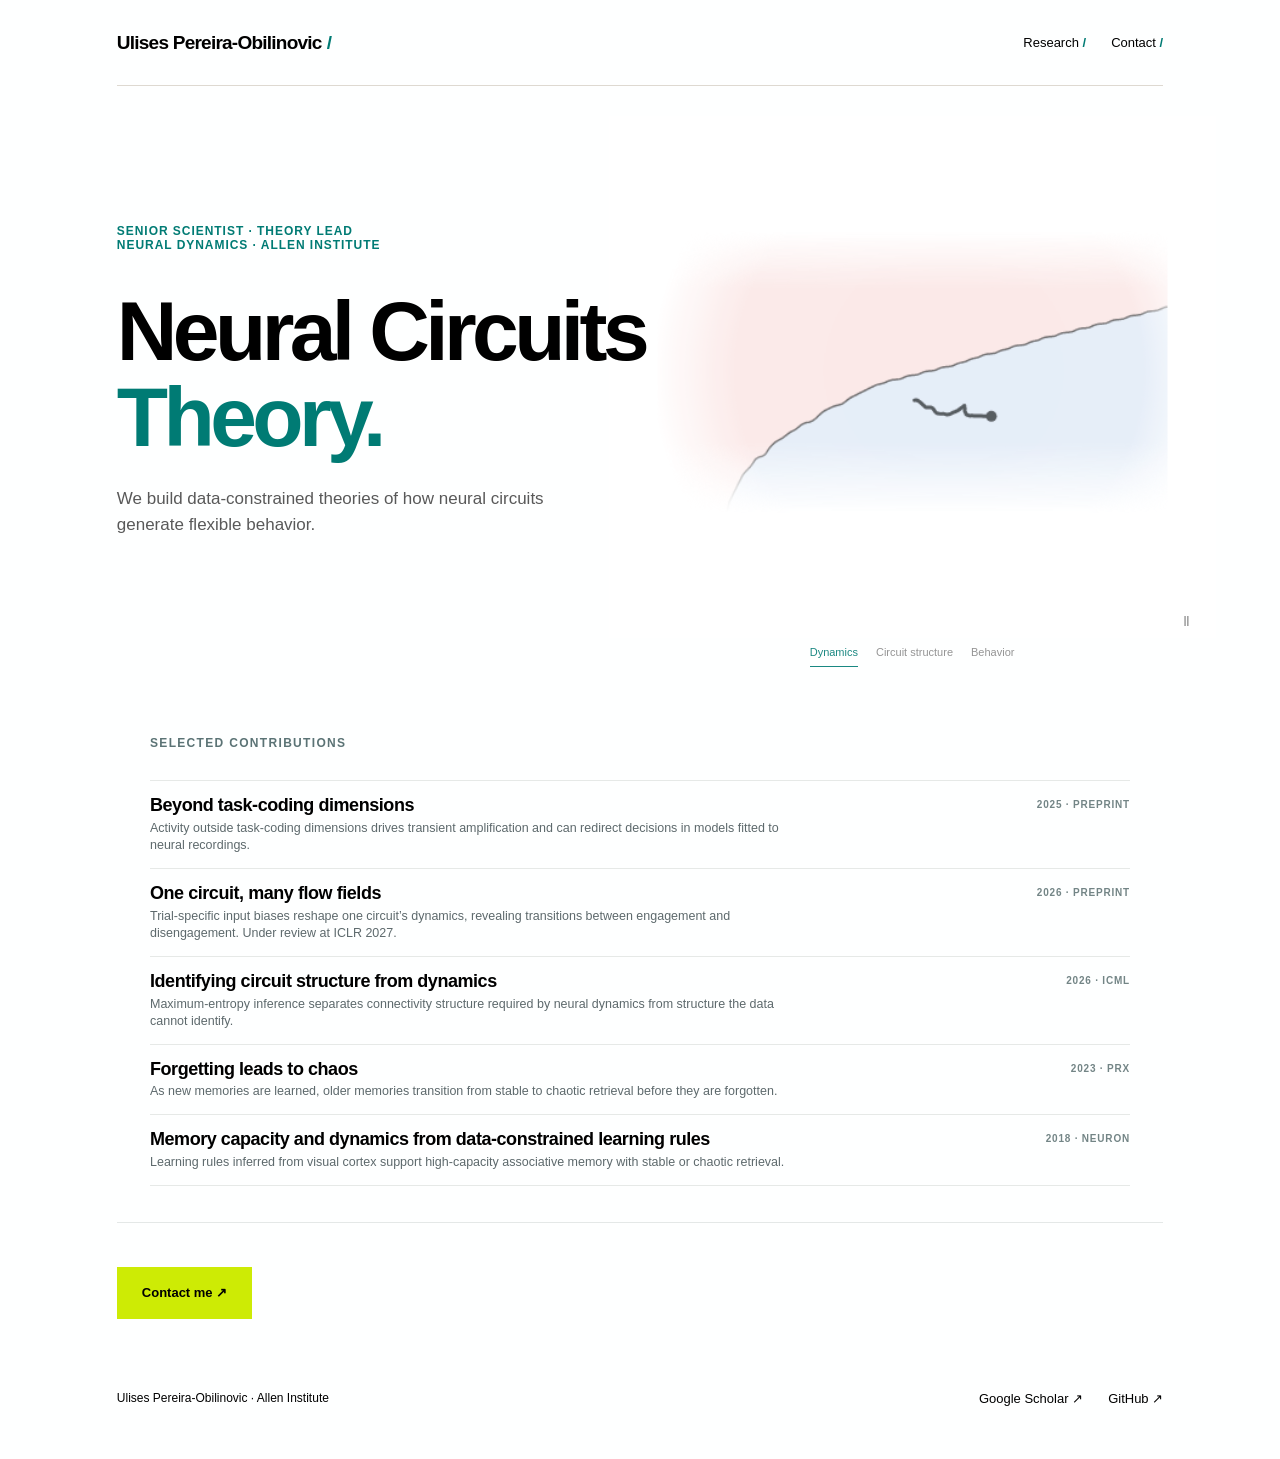
==== commit d7822e02: "Shorten Physical Review X venue label to PRX" ====
--- a/index.html
+++ b/index.html
@@ -1,4 +1,4 @@
-<!doctype html><html lang="en"><meta charset="utf-8"><meta name="viewport" content="width=device-width,initial-scale=1"><title>Neural Circuits Theory — Ulises Pereira-Obilinovic</title><meta name="description" content="Data-constrained theories of how neural circuits generate flexible behavior. Neural Circuits Theory, led by Ulises Pereira-Obilinovic at the Allen Institute."><link rel="stylesheet" href="style.css?v=editorial-2"><body class="lab"><div class="wrap"><header><a class="brand" href="#">Ulises Pereira-Obilinovic</a><nav><a href="#research">Research</a><a href="#contact">Contact</a></nav></header><div class="hero"><p class="label">Senior Scientist · Theory Lead<br>Neural Dynamics · Allen Institute</p><h1>Neural Circuits<br><span style="color:var(--accent)">Theory.</span></h1><div class="split"><p class="lead">We build data-constrained theories of how neural circuits generate flexible behavior.</p><div id="engagement" class="engagement"><iframe id="science-scene" src="scene-oblique.html" title="Oblique separatrix animation"></iframe><div class="scene-select" role="group" aria-label="Research animation"><button data-scene="oblique" aria-pressed="true">Dynamics</button><button data-scene="self" aria-pressed="false">Circuit structure</button><button data-scene="bifurcation" aria-pressed="false">Behavior</button></div></div></div></div><section id="research"><div class="section-head"><h2 class="label">Selected contributions</h2></div><div class="papers"><article><span class="label">2025 · PREPRINT</span><div><h3><a href="https://doi.org/10.1101/2025.11.20.689599">Beyond task-coding dimensions</a></h3><p>Activity outside task-coding dimensions drives transient amplification and can redirect decisions in models fitted to neural recordings.</p></div><a class="arrow" aria-label="Read Beyond task-coding dimensions" href="https://doi.org/10.1101/2025.11.20.689599">↗</a></article><article><span class="label">2026 · PREPRINT</span><div><h3><a href="https://doi.org/10.64898/2026.06.01.729208">One circuit, many flow fields</a></h3><p>Trial-specific input biases reshape one circuit’s dynamics, revealing transitions between engagement and disengagement. Under review at ICLR 2027.</p></div><a class="arrow" aria-label="Read One circuit, many flow fields" href="https://doi.org/10.64898/2026.06.01.729208">↗</a></article><article><span class="label">2026 · ICML</span><div><h3><a href="https://proceedings.mlr.press/v306/kim26bd.html">Identifying circuit structure from dynamics</a></h3><p>Maximum-entropy inference separates connectivity structure required by neural dynamics from structure the data cannot identify.</p></div><a class="arrow" aria-label="Read Identifying circuit structure from dynamics" href="https://proceedings.mlr.press/v306/kim26bd.html">↗</a></article><article><span class="label">2023 · PHYSICAL REVIEW X</span><div><h3><a href="https://doi.org/10.1103/PhysRevX.13.011009">Forgetting leads to chaos</a></h3><p>As new memories are learned, older memories transition from stable to chaotic retrieval before they are forgotten.</p></div><a class="arrow" aria-label="Read Forgetting leads to chaos" href="https://doi.org/10.1103/PhysRevX.13.011009">↗</a></article><article><span class="label">2018 · NEURON</span><div><h3><a href="https://doi.org/10.1016/j.neuron.2018.05.038">Memory capacity and dynamics from data-constrained learning rules</a></h3><p>Learning rules inferred from visual cortex support high-capacity associative memory with stable or chaotic retrieval.</p></div><a class="arrow" aria-label="Read Memory capacity and dynamics from data-constrained learning rules" href="https://doi.org/10.1016/j.neuron.2018.05.038">↗</a></article></div></section><section id="contact"><a class="button solid" href="mailto:ulises.pereira.o@alleninstitute.org">Contact me ↗</a></section><footer><span>Ulises Pereira-Obilinovic · Allen Institute</span><nav><a href="https://scholar.google.cl/citations?user=dpV8phYAAAAJ&hl=en">Google Scholar ↗</a><a href="https://github.com/ulisespereira">GitHub ↗</a></nav></footer></div><script>
+<!doctype html><html lang="en"><meta charset="utf-8"><meta name="viewport" content="width=device-width,initial-scale=1"><title>Neural Circuits Theory — Ulises Pereira-Obilinovic</title><meta name="description" content="Data-constrained theories of how neural circuits generate flexible behavior. Neural Circuits Theory, led by Ulises Pereira-Obilinovic at the Allen Institute."><link rel="stylesheet" href="style.css?v=editorial-2"><body class="lab"><div class="wrap"><header><a class="brand" href="#">Ulises Pereira-Obilinovic</a><nav><a href="#research">Research</a><a href="#contact">Contact</a></nav></header><div class="hero"><p class="label">Senior Scientist · Theory Lead<br>Neural Dynamics · Allen Institute</p><h1>Neural Circuits<br><span style="color:var(--accent)">Theory.</span></h1><div class="split"><p class="lead">We build data-constrained theories of how neural circuits generate flexible behavior.</p><div id="engagement" class="engagement"><iframe id="science-scene" src="scene-oblique.html" title="Oblique separatrix animation"></iframe><div class="scene-select" role="group" aria-label="Research animation"><button data-scene="oblique" aria-pressed="true">Dynamics</button><button data-scene="self" aria-pressed="false">Circuit structure</button><button data-scene="bifurcation" aria-pressed="false">Behavior</button></div></div></div></div><section id="research"><div class="section-head"><h2 class="label">Selected contributions</h2></div><div class="papers"><article><span class="label">2025 · PREPRINT</span><div><h3><a href="https://doi.org/10.1101/2025.11.20.689599">Beyond task-coding dimensions</a></h3><p>Activity outside task-coding dimensions drives transient amplification and can redirect decisions in models fitted to neural recordings.</p></div><a class="arrow" aria-label="Read Beyond task-coding dimensions" href="https://doi.org/10.1101/2025.11.20.689599">↗</a></article><article><span class="label">2026 · PREPRINT</span><div><h3><a href="https://doi.org/10.64898/2026.06.01.729208">One circuit, many flow fields</a></h3><p>Trial-specific input biases reshape one circuit’s dynamics, revealing transitions between engagement and disengagement. Under review at ICLR 2027.</p></div><a class="arrow" aria-label="Read One circuit, many flow fields" href="https://doi.org/10.64898/2026.06.01.729208">↗</a></article><article><span class="label">2026 · ICML</span><div><h3><a href="https://proceedings.mlr.press/v306/kim26bd.html">Identifying circuit structure from dynamics</a></h3><p>Maximum-entropy inference separates connectivity structure required by neural dynamics from structure the data cannot identify.</p></div><a class="arrow" aria-label="Read Identifying circuit structure from dynamics" href="https://proceedings.mlr.press/v306/kim26bd.html">↗</a></article><article><span class="label">2023 · PRX</span><div><h3><a href="https://doi.org/10.1103/PhysRevX.13.011009">Forgetting leads to chaos</a></h3><p>As new memories are learned, older memories transition from stable to chaotic retrieval before they are forgotten.</p></div><a class="arrow" aria-label="Read Forgetting leads to chaos" href="https://doi.org/10.1103/PhysRevX.13.011009">↗</a></article><article><span class="label">2018 · NEURON</span><div><h3><a href="https://doi.org/10.1016/j.neuron.2018.05.038">Memory capacity and dynamics from data-constrained learning rules</a></h3><p>Learning rules inferred from visual cortex support high-capacity associative memory with stable or chaotic retrieval.</p></div><a class="arrow" aria-label="Read Memory capacity and dynamics from data-constrained learning rules" href="https://doi.org/10.1016/j.neuron.2018.05.038">↗</a></article></div></section><section id="contact"><a class="button solid" href="mailto:ulises.pereira.o@alleninstitute.org">Contact me ↗</a></section><footer><span>Ulises Pereira-Obilinovic · Allen Institute</span><nav><a href="https://scholar.google.cl/citations?user=dpV8phYAAAAJ&hl=en">Google Scholar ↗</a><a href="https://github.com/ulisespereira">GitHub ↗</a></nav></footer></div><script>
 const buttons=[...document.querySelectorAll('[data-scene]')];let selected=0,changed=performance.now();
 function show(i){selected=i;changed=performance.now();buttons.forEach((b,j)=>b.setAttribute('aria-pressed',String(i===j)));const f=document.querySelector('#science-scene');f.src='scene-'+buttons[i].dataset.scene+'.html?v=b885f49';f.title=buttons[i].textContent+' animation'}
 buttons.forEach((b,i)=>b.onclick=()=>show(i));
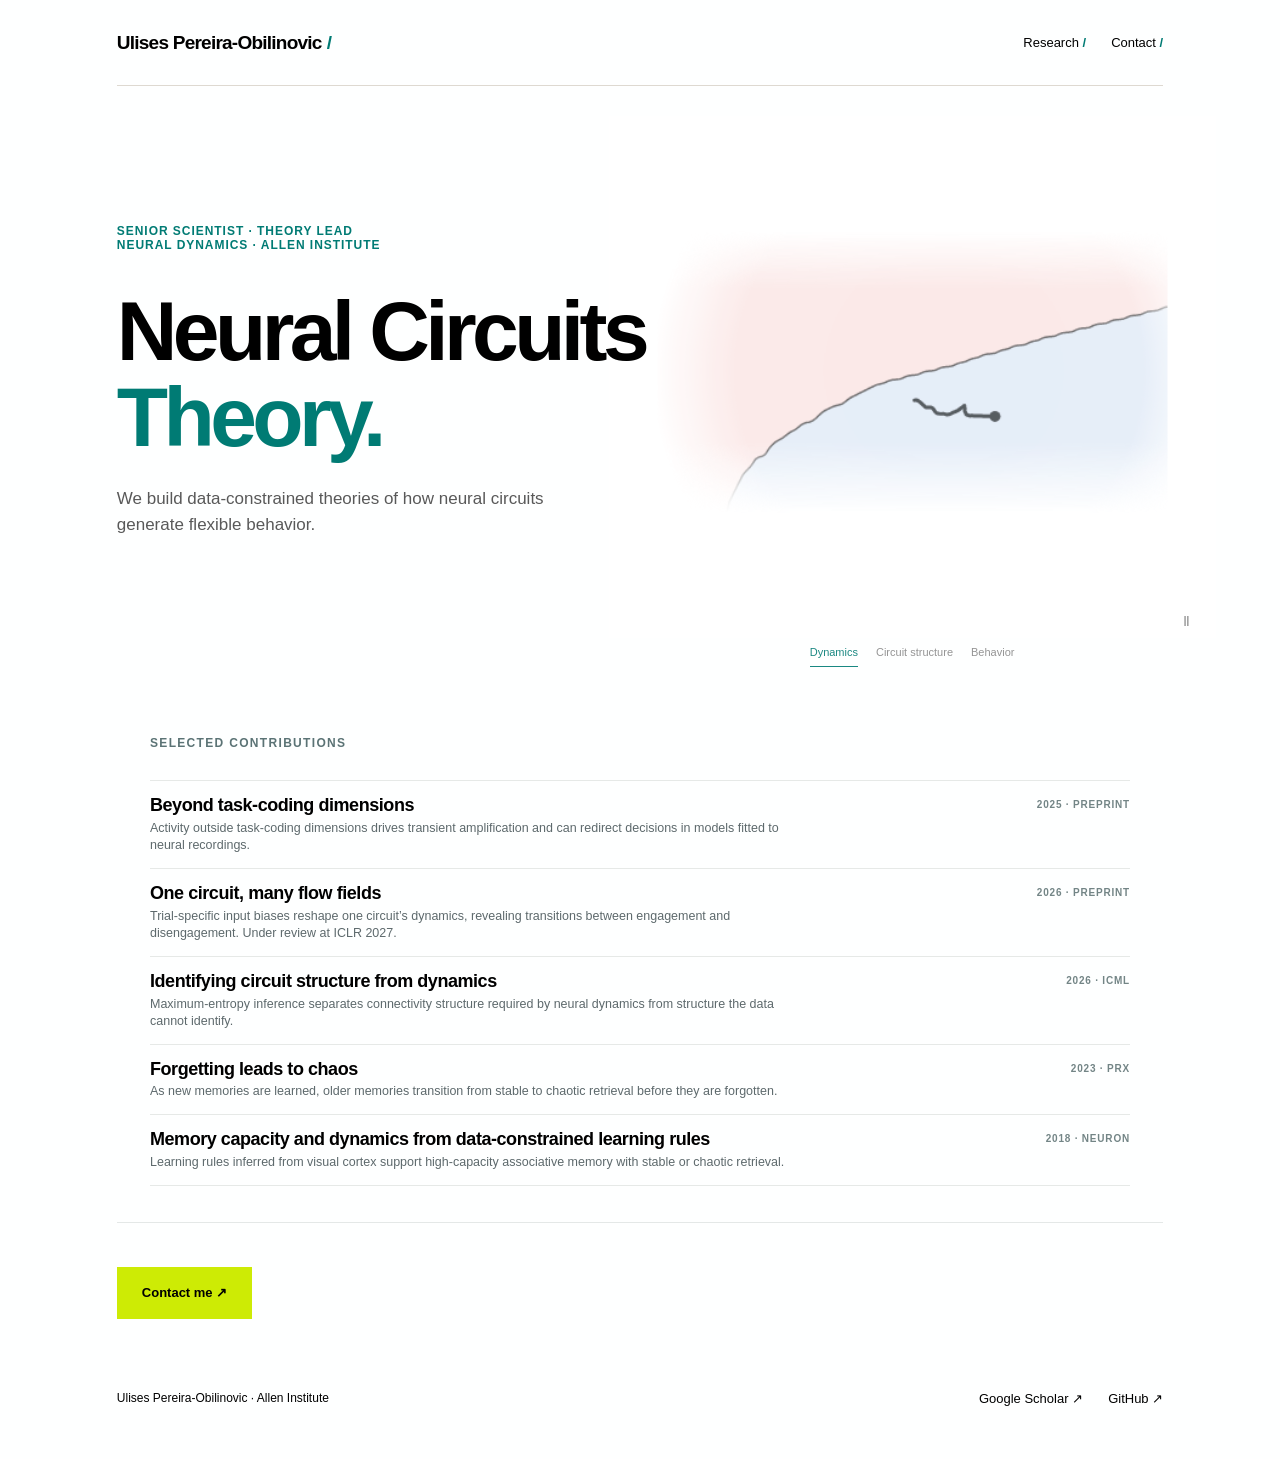
==== commit b26cd716: "Advance research scenes after one animation cycle" ====
--- a/index.html
+++ b/index.html
@@ -2,7 +2,7 @@
 const buttons=[...document.querySelectorAll('[data-scene]')];let selected=0,changed=performance.now();
 function show(i){selected=i;changed=performance.now();buttons.forEach((b,j)=>b.setAttribute('aria-pressed',String(i===j)));const f=document.querySelector('#science-scene');f.src='scene-'+buttons[i].dataset.scene+'.html?v=b885f49';f.title=buttons[i].textContent+' animation'}
 buttons.forEach((b,i)=>b.onclick=()=>show(i));
-setInterval(()=>{if(document.hidden){changed=performance.now();return}if(!matchMedia('(prefers-reduced-motion: reduce)').matches&&performance.now()-changed>14000)show((selected+1)%3)},250);
+setInterval(()=>{if(document.hidden){changed=performance.now();return}if(!matchMedia('(prefers-reduced-motion: reduce)').matches&&performance.now()-changed>[11000,5500,10500][selected])show((selected+1)%3)},250);
 </script><style>
 .lab .hero{display:grid;grid-template-columns:minmax(0,1fr) 340px;column-gap:42px;align-items:start;padding:72px 0 62px}
 .lab .hero>.label,.lab .hero>h1{grid-column:1}.lab .hero h1{font-size:clamp(48px,6vw,78px)}
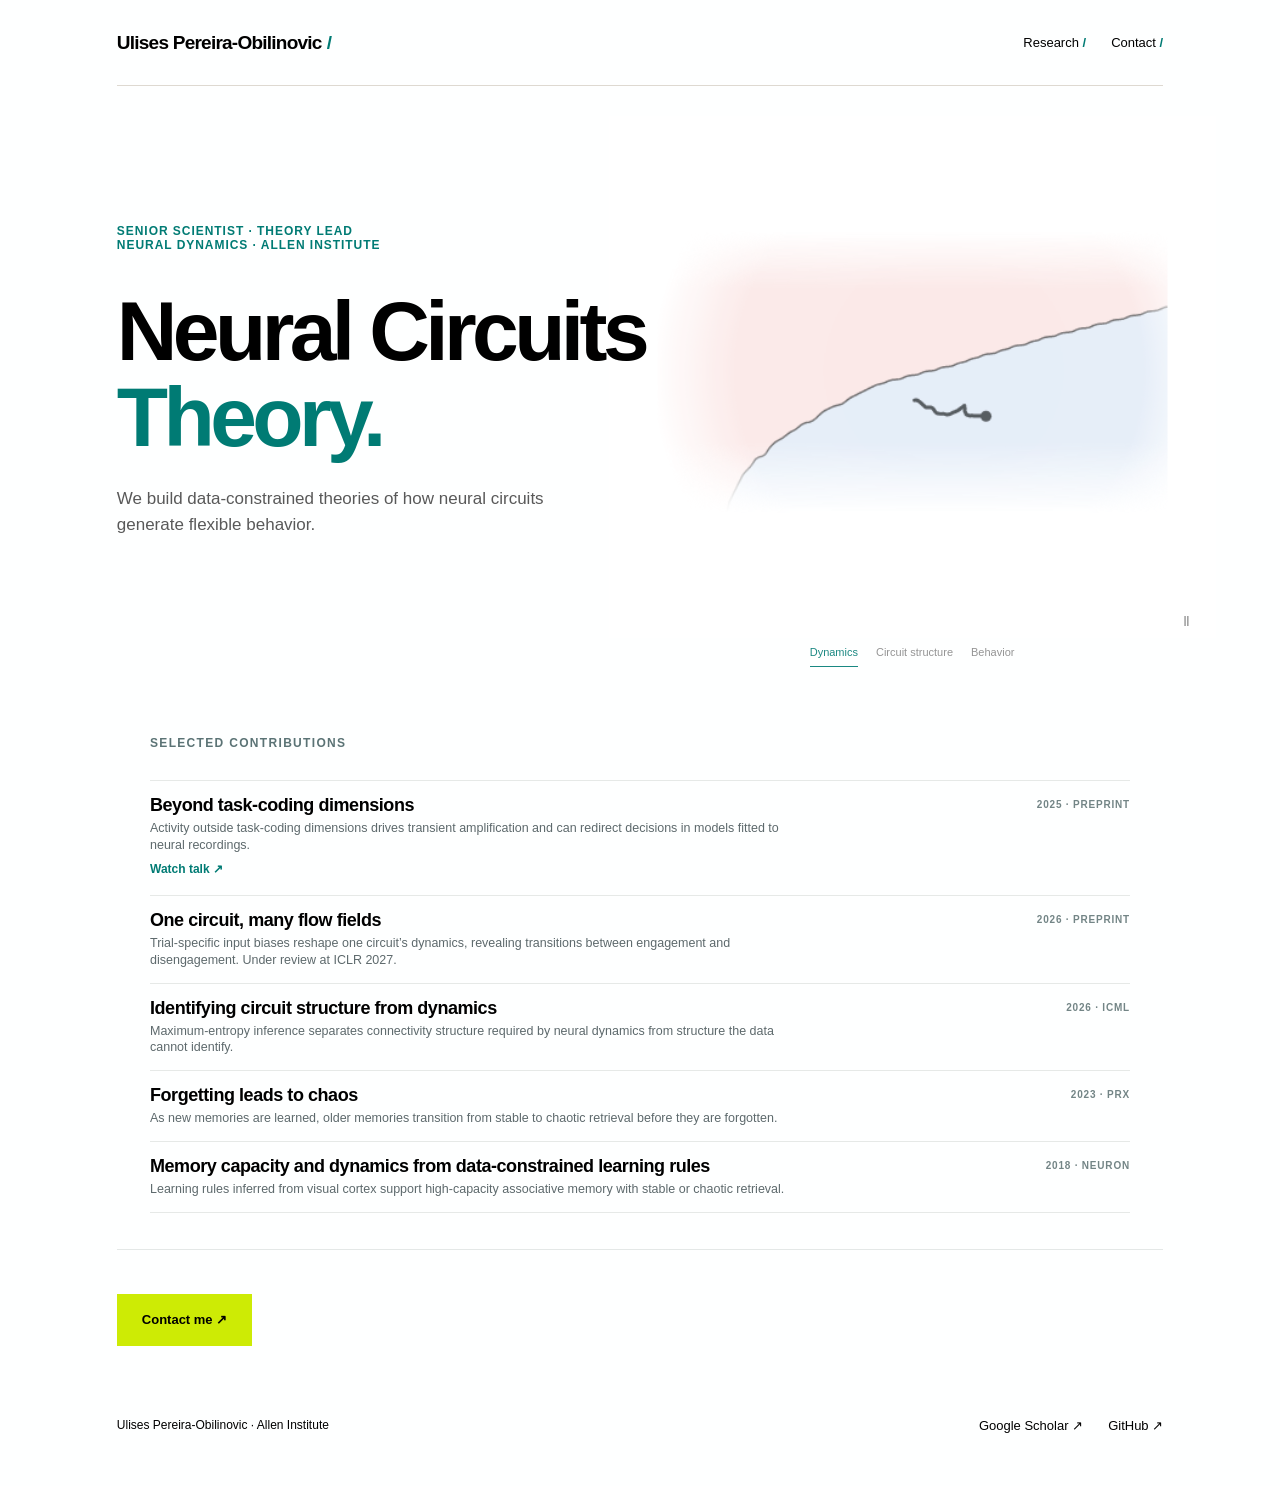
==== commit c6828214: "Link NITMB research talk from selected contribution" ====
--- a/index.html
+++ b/index.html
@@ -1,4 +1,4 @@
-<!doctype html><html lang="en"><meta charset="utf-8"><meta name="viewport" content="width=device-width,initial-scale=1"><title>Neural Circuits Theory — Ulises Pereira-Obilinovic</title><meta name="description" content="Data-constrained theories of how neural circuits generate flexible behavior. Neural Circuits Theory, led by Ulises Pereira-Obilinovic at the Allen Institute."><link rel="stylesheet" href="style.css?v=editorial-2"><body class="lab"><div class="wrap"><header><a class="brand" href="#">Ulises Pereira-Obilinovic</a><nav><a href="#research">Research</a><a href="#contact">Contact</a></nav></header><div class="hero"><p class="label">Senior Scientist · Theory Lead<br>Neural Dynamics · Allen Institute</p><h1>Neural Circuits<br><span style="color:var(--accent)">Theory.</span></h1><div class="split"><p class="lead">We build data-constrained theories of how neural circuits generate flexible behavior.</p><div id="engagement" class="engagement"><iframe id="science-scene" src="scene-oblique.html" title="Oblique separatrix animation"></iframe><div class="scene-select" role="group" aria-label="Research animation"><button data-scene="oblique" aria-pressed="true">Dynamics</button><button data-scene="self" aria-pressed="false">Circuit structure</button><button data-scene="bifurcation" aria-pressed="false">Behavior</button></div></div></div></div><section id="research"><div class="section-head"><h2 class="label">Selected contributions</h2></div><div class="papers"><article><span class="label">2025 · PREPRINT</span><div><h3><a href="https://doi.org/10.1101/2025.11.20.689599">Beyond task-coding dimensions</a></h3><p>Activity outside task-coding dimensions drives transient amplification and can redirect decisions in models fitted to neural recordings.</p></div><a class="arrow" aria-label="Read Beyond task-coding dimensions" href="https://doi.org/10.1101/2025.11.20.689599">↗</a></article><article><span class="label">2026 · PREPRINT</span><div><h3><a href="https://doi.org/10.64898/2026.06.01.729208">One circuit, many flow fields</a></h3><p>Trial-specific input biases reshape one circuit’s dynamics, revealing transitions between engagement and disengagement. Under review at ICLR 2027.</p></div><a class="arrow" aria-label="Read One circuit, many flow fields" href="https://doi.org/10.64898/2026.06.01.729208">↗</a></article><article><span class="label">2026 · ICML</span><div><h3><a href="https://proceedings.mlr.press/v306/kim26bd.html">Identifying circuit structure from dynamics</a></h3><p>Maximum-entropy inference separates connectivity structure required by neural dynamics from structure the data cannot identify.</p></div><a class="arrow" aria-label="Read Identifying circuit structure from dynamics" href="https://proceedings.mlr.press/v306/kim26bd.html">↗</a></article><article><span class="label">2023 · PRX</span><div><h3><a href="https://doi.org/10.1103/PhysRevX.13.011009">Forgetting leads to chaos</a></h3><p>As new memories are learned, older memories transition from stable to chaotic retrieval before they are forgotten.</p></div><a class="arrow" aria-label="Read Forgetting leads to chaos" href="https://doi.org/10.1103/PhysRevX.13.011009">↗</a></article><article><span class="label">2018 · NEURON</span><div><h3><a href="https://doi.org/10.1016/j.neuron.2018.05.038">Memory capacity and dynamics from data-constrained learning rules</a></h3><p>Learning rules inferred from visual cortex support high-capacity associative memory with stable or chaotic retrieval.</p></div><a class="arrow" aria-label="Read Memory capacity and dynamics from data-constrained learning rules" href="https://doi.org/10.1016/j.neuron.2018.05.038">↗</a></article></div></section><section id="contact"><a class="button solid" href="mailto:ulises.pereira.o@alleninstitute.org">Contact me ↗</a></section><footer><span>Ulises Pereira-Obilinovic · Allen Institute</span><nav><a href="https://scholar.google.cl/citations?user=dpV8phYAAAAJ&hl=en">Google Scholar ↗</a><a href="https://github.com/ulisespereira">GitHub ↗</a></nav></footer></div><script>
+<!doctype html><html lang="en"><meta charset="utf-8"><meta name="viewport" content="width=device-width,initial-scale=1"><title>Neural Circuits Theory — Ulises Pereira-Obilinovic</title><meta name="description" content="Data-constrained theories of how neural circuits generate flexible behavior. Neural Circuits Theory, led by Ulises Pereira-Obilinovic at the Allen Institute."><link rel="stylesheet" href="style.css?v=talk-1"><body class="lab"><div class="wrap"><header><a class="brand" href="#">Ulises Pereira-Obilinovic</a><nav><a href="#research">Research</a><a href="#contact">Contact</a></nav></header><div class="hero"><p class="label">Senior Scientist · Theory Lead<br>Neural Dynamics · Allen Institute</p><h1>Neural Circuits<br><span style="color:var(--accent)">Theory.</span></h1><div class="split"><p class="lead">We build data-constrained theories of how neural circuits generate flexible behavior.</p><div id="engagement" class="engagement"><iframe id="science-scene" src="scene-oblique.html" title="Oblique separatrix animation"></iframe><div class="scene-select" role="group" aria-label="Research animation"><button data-scene="oblique" aria-pressed="true">Dynamics</button><button data-scene="self" aria-pressed="false">Circuit structure</button><button data-scene="bifurcation" aria-pressed="false">Behavior</button></div></div></div></div><section id="research"><div class="section-head"><h2 class="label">Selected contributions</h2></div><div class="papers"><article><span class="label">2025 · PREPRINT</span><div><h3><a href="https://doi.org/10.1101/2025.11.20.689599">Beyond task-coding dimensions</a></h3><p>Activity outside task-coding dimensions drives transient amplification and can redirect decisions in models fitted to neural recordings.</p><a class="talk-link" href="https://www.youtube.com/watch?v=C8ZIB09H_Tk" target="_blank" rel="noopener noreferrer" aria-label="Watch Ulises Pereira’s talk on dynamics outside task-coding dimensions">Watch talk ↗</a></div><a class="arrow" aria-label="Read Beyond task-coding dimensions" href="https://doi.org/10.1101/2025.11.20.689599">↗</a></article><article><span class="label">2026 · PREPRINT</span><div><h3><a href="https://doi.org/10.64898/2026.06.01.729208">One circuit, many flow fields</a></h3><p>Trial-specific input biases reshape one circuit’s dynamics, revealing transitions between engagement and disengagement. Under review at ICLR 2027.</p></div><a class="arrow" aria-label="Read One circuit, many flow fields" href="https://doi.org/10.64898/2026.06.01.729208">↗</a></article><article><span class="label">2026 · ICML</span><div><h3><a href="https://proceedings.mlr.press/v306/kim26bd.html">Identifying circuit structure from dynamics</a></h3><p>Maximum-entropy inference separates connectivity structure required by neural dynamics from structure the data cannot identify.</p></div><a class="arrow" aria-label="Read Identifying circuit structure from dynamics" href="https://proceedings.mlr.press/v306/kim26bd.html">↗</a></article><article><span class="label">2023 · PRX</span><div><h3><a href="https://doi.org/10.1103/PhysRevX.13.011009">Forgetting leads to chaos</a></h3><p>As new memories are learned, older memories transition from stable to chaotic retrieval before they are forgotten.</p></div><a class="arrow" aria-label="Read Forgetting leads to chaos" href="https://doi.org/10.1103/PhysRevX.13.011009">↗</a></article><article><span class="label">2018 · NEURON</span><div><h3><a href="https://doi.org/10.1016/j.neuron.2018.05.038">Memory capacity and dynamics from data-constrained learning rules</a></h3><p>Learning rules inferred from visual cortex support high-capacity associative memory with stable or chaotic retrieval.</p></div><a class="arrow" aria-label="Read Memory capacity and dynamics from data-constrained learning rules" href="https://doi.org/10.1016/j.neuron.2018.05.038">↗</a></article></div></section><section id="contact"><a class="button solid" href="mailto:ulises.pereira.o@alleninstitute.org">Contact me ↗</a></section><footer><span>Ulises Pereira-Obilinovic · Allen Institute</span><nav><a href="https://scholar.google.cl/citations?user=dpV8phYAAAAJ&hl=en">Google Scholar ↗</a><a href="https://github.com/ulisespereira">GitHub ↗</a></nav></footer></div><script>
 const buttons=[...document.querySelectorAll('[data-scene]')];let selected=0,changed=performance.now();
 function show(i){selected=i;changed=performance.now();buttons.forEach((b,j)=>b.setAttribute('aria-pressed',String(i===j)));const f=document.querySelector('#science-scene');f.src='scene-'+buttons[i].dataset.scene+'.html?v=b885f49';f.title=buttons[i].textContent+' animation'}
 buttons.forEach((b,i)=>b.onclick=()=>show(i));
--- a/style.css
+++ b/style.css
@@ -72,3 +72,5 @@
 #research .papers p{font-size:12.5px;line-height:1.35;max-width:650px}
 #research .papers .arrow{display:none}
 @media(max-width:720px){#research{padding-top:12px}#research .papers article{grid-template-columns:minmax(0,1fr) 85px;column-gap:12px;padding:13px 0}#research .papers h3{font-size:17px}#research .papers p{font-size:12px}#research .papers article>.label{font-size:9px;padding-top:2px}}
+
+#research .talk-link{display:inline-block;margin-top:6px;font-size:12px;font-weight:700;color:var(--accent)}#research .talk-link:hover{text-decoration:underline}
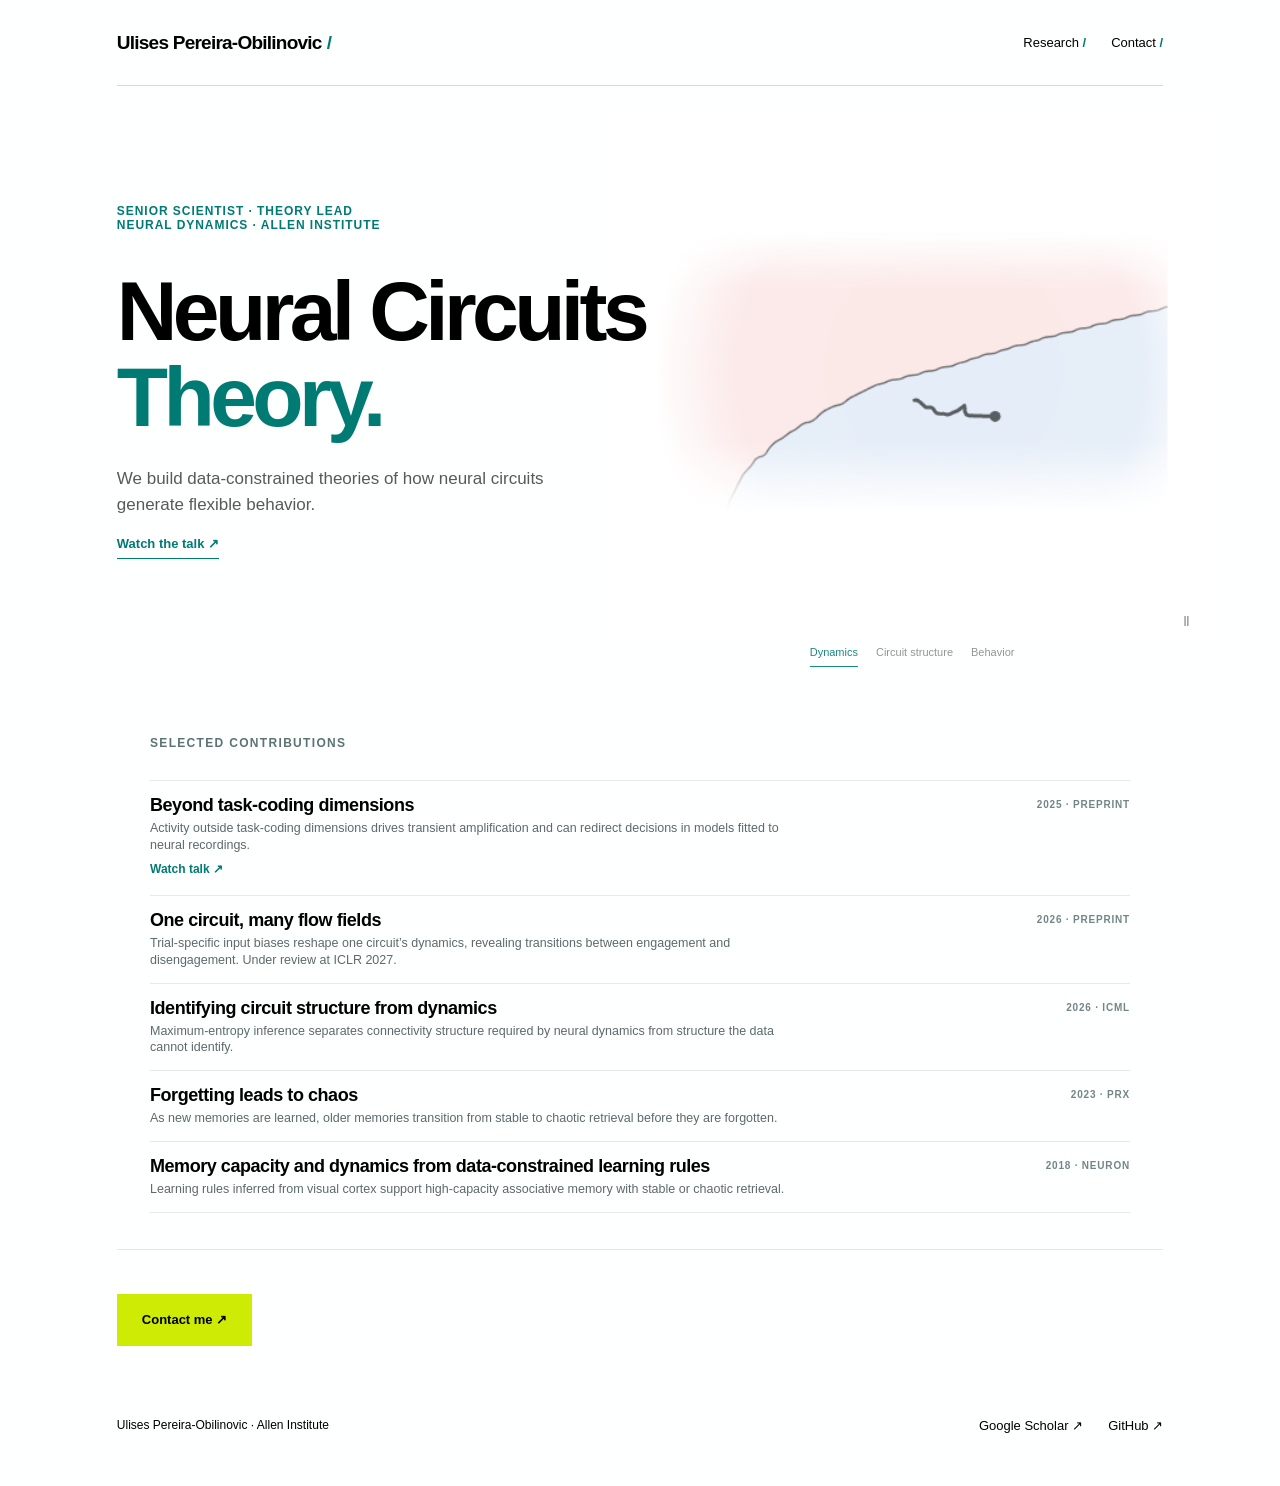
==== commit e5c770a7: "Make research talk visible in homepage introduction" ====
--- a/index.html
+++ b/index.html
@@ -1,4 +1,4 @@
-<!doctype html><html lang="en"><meta charset="utf-8"><meta name="viewport" content="width=device-width,initial-scale=1"><title>Neural Circuits Theory — Ulises Pereira-Obilinovic</title><meta name="description" content="Data-constrained theories of how neural circuits generate flexible behavior. Neural Circuits Theory, led by Ulises Pereira-Obilinovic at the Allen Institute."><link rel="stylesheet" href="style.css?v=talk-1"><body class="lab"><div class="wrap"><header><a class="brand" href="#">Ulises Pereira-Obilinovic</a><nav><a href="#research">Research</a><a href="#contact">Contact</a></nav></header><div class="hero"><p class="label">Senior Scientist · Theory Lead<br>Neural Dynamics · Allen Institute</p><h1>Neural Circuits<br><span style="color:var(--accent)">Theory.</span></h1><div class="split"><p class="lead">We build data-constrained theories of how neural circuits generate flexible behavior.</p><div id="engagement" class="engagement"><iframe id="science-scene" src="scene-oblique.html" title="Oblique separatrix animation"></iframe><div class="scene-select" role="group" aria-label="Research animation"><button data-scene="oblique" aria-pressed="true">Dynamics</button><button data-scene="self" aria-pressed="false">Circuit structure</button><button data-scene="bifurcation" aria-pressed="false">Behavior</button></div></div></div></div><section id="research"><div class="section-head"><h2 class="label">Selected contributions</h2></div><div class="papers"><article><span class="label">2025 · PREPRINT</span><div><h3><a href="https://doi.org/10.1101/2025.11.20.689599">Beyond task-coding dimensions</a></h3><p>Activity outside task-coding dimensions drives transient amplification and can redirect decisions in models fitted to neural recordings.</p><a class="talk-link" href="https://www.youtube.com/watch?v=C8ZIB09H_Tk" target="_blank" rel="noopener noreferrer" aria-label="Watch Ulises Pereira’s talk on dynamics outside task-coding dimensions">Watch talk ↗</a></div><a class="arrow" aria-label="Read Beyond task-coding dimensions" href="https://doi.org/10.1101/2025.11.20.689599">↗</a></article><article><span class="label">2026 · PREPRINT</span><div><h3><a href="https://doi.org/10.64898/2026.06.01.729208">One circuit, many flow fields</a></h3><p>Trial-specific input biases reshape one circuit’s dynamics, revealing transitions between engagement and disengagement. Under review at ICLR 2027.</p></div><a class="arrow" aria-label="Read One circuit, many flow fields" href="https://doi.org/10.64898/2026.06.01.729208">↗</a></article><article><span class="label">2026 · ICML</span><div><h3><a href="https://proceedings.mlr.press/v306/kim26bd.html">Identifying circuit structure from dynamics</a></h3><p>Maximum-entropy inference separates connectivity structure required by neural dynamics from structure the data cannot identify.</p></div><a class="arrow" aria-label="Read Identifying circuit structure from dynamics" href="https://proceedings.mlr.press/v306/kim26bd.html">↗</a></article><article><span class="label">2023 · PRX</span><div><h3><a href="https://doi.org/10.1103/PhysRevX.13.011009">Forgetting leads to chaos</a></h3><p>As new memories are learned, older memories transition from stable to chaotic retrieval before they are forgotten.</p></div><a class="arrow" aria-label="Read Forgetting leads to chaos" href="https://doi.org/10.1103/PhysRevX.13.011009">↗</a></article><article><span class="label">2018 · NEURON</span><div><h3><a href="https://doi.org/10.1016/j.neuron.2018.05.038">Memory capacity and dynamics from data-constrained learning rules</a></h3><p>Learning rules inferred from visual cortex support high-capacity associative memory with stable or chaotic retrieval.</p></div><a class="arrow" aria-label="Read Memory capacity and dynamics from data-constrained learning rules" href="https://doi.org/10.1016/j.neuron.2018.05.038">↗</a></article></div></section><section id="contact"><a class="button solid" href="mailto:ulises.pereira.o@alleninstitute.org">Contact me ↗</a></section><footer><span>Ulises Pereira-Obilinovic · Allen Institute</span><nav><a href="https://scholar.google.cl/citations?user=dpV8phYAAAAJ&hl=en">Google Scholar ↗</a><a href="https://github.com/ulisespereira">GitHub ↗</a></nav></footer></div><script>
+<!doctype html><html lang="en"><meta charset="utf-8"><meta name="viewport" content="width=device-width,initial-scale=1"><title>Neural Circuits Theory — Ulises Pereira-Obilinovic</title><meta name="description" content="Data-constrained theories of how neural circuits generate flexible behavior. Neural Circuits Theory, led by Ulises Pereira-Obilinovic at the Allen Institute."><link rel="stylesheet" href="style.css?v=talk-2"><body class="lab"><div class="wrap"><header><a class="brand" href="#">Ulises Pereira-Obilinovic</a><nav><a href="#research">Research</a><a href="#contact">Contact</a></nav></header><div class="hero"><p class="label">Senior Scientist · Theory Lead<br>Neural Dynamics · Allen Institute</p><h1>Neural Circuits<br><span style="color:var(--accent)">Theory.</span></h1><div class="split"><p class="lead">We build data-constrained theories of how neural circuits generate flexible behavior.</p><a class="hero-talk" href="https://www.youtube.com/watch?v=C8ZIB09H_Tk" target="_blank" rel="noopener noreferrer">Watch the talk ↗</a><div id="engagement" class="engagement"><iframe id="science-scene" src="scene-oblique.html" title="Oblique separatrix animation"></iframe><div class="scene-select" role="group" aria-label="Research animation"><button data-scene="oblique" aria-pressed="true">Dynamics</button><button data-scene="self" aria-pressed="false">Circuit structure</button><button data-scene="bifurcation" aria-pressed="false">Behavior</button></div></div></div></div><section id="research"><div class="section-head"><h2 class="label">Selected contributions</h2></div><div class="papers"><article><span class="label">2025 · PREPRINT</span><div><h3><a href="https://doi.org/10.1101/2025.11.20.689599">Beyond task-coding dimensions</a></h3><p>Activity outside task-coding dimensions drives transient amplification and can redirect decisions in models fitted to neural recordings.</p><a class="talk-link" href="https://www.youtube.com/watch?v=C8ZIB09H_Tk" target="_blank" rel="noopener noreferrer" aria-label="Watch Ulises Pereira’s talk on dynamics outside task-coding dimensions">Watch talk ↗</a></div><a class="arrow" aria-label="Read Beyond task-coding dimensions" href="https://doi.org/10.1101/2025.11.20.689599">↗</a></article><article><span class="label">2026 · PREPRINT</span><div><h3><a href="https://doi.org/10.64898/2026.06.01.729208">One circuit, many flow fields</a></h3><p>Trial-specific input biases reshape one circuit’s dynamics, revealing transitions between engagement and disengagement. Under review at ICLR 2027.</p></div><a class="arrow" aria-label="Read One circuit, many flow fields" href="https://doi.org/10.64898/2026.06.01.729208">↗</a></article><article><span class="label">2026 · ICML</span><div><h3><a href="https://proceedings.mlr.press/v306/kim26bd.html">Identifying circuit structure from dynamics</a></h3><p>Maximum-entropy inference separates connectivity structure required by neural dynamics from structure the data cannot identify.</p></div><a class="arrow" aria-label="Read Identifying circuit structure from dynamics" href="https://proceedings.mlr.press/v306/kim26bd.html">↗</a></article><article><span class="label">2023 · PRX</span><div><h3><a href="https://doi.org/10.1103/PhysRevX.13.011009">Forgetting leads to chaos</a></h3><p>As new memories are learned, older memories transition from stable to chaotic retrieval before they are forgotten.</p></div><a class="arrow" aria-label="Read Forgetting leads to chaos" href="https://doi.org/10.1103/PhysRevX.13.011009">↗</a></article><article><span class="label">2018 · NEURON</span><div><h3><a href="https://doi.org/10.1016/j.neuron.2018.05.038">Memory capacity and dynamics from data-constrained learning rules</a></h3><p>Learning rules inferred from visual cortex support high-capacity associative memory with stable or chaotic retrieval.</p></div><a class="arrow" aria-label="Read Memory capacity and dynamics from data-constrained learning rules" href="https://doi.org/10.1016/j.neuron.2018.05.038">↗</a></article></div></section><section id="contact"><a class="button solid" href="mailto:ulises.pereira.o@alleninstitute.org">Contact me ↗</a></section><footer><span>Ulises Pereira-Obilinovic · Allen Institute</span><nav><a href="https://scholar.google.cl/citations?user=dpV8phYAAAAJ&hl=en">Google Scholar ↗</a><a href="https://github.com/ulisespereira">GitHub ↗</a></nav></footer></div><script>
 const buttons=[...document.querySelectorAll('[data-scene]')];let selected=0,changed=performance.now();
 function show(i){selected=i;changed=performance.now();buttons.forEach((b,j)=>b.setAttribute('aria-pressed',String(i===j)));const f=document.querySelector('#science-scene');f.src='scene-'+buttons[i].dataset.scene+'.html?v=b885f49';f.title=buttons[i].textContent+' animation'}
 buttons.forEach((b,i)=>b.onclick=()=>show(i));
--- a/style.css
+++ b/style.css
@@ -74,3 +74,5 @@
 @media(max-width:720px){#research{padding-top:12px}#research .papers article{grid-template-columns:minmax(0,1fr) 85px;column-gap:12px;padding:13px 0}#research .papers h3{font-size:17px}#research .papers p{font-size:12px}#research .papers article>.label{font-size:9px;padding-top:2px}}
 
 #research .talk-link{display:inline-block;margin-top:6px;font-size:12px;font-weight:700;color:var(--accent)}#research .talk-link:hover{text-decoration:underline}
+
+body.lab .hero .hero-talk{position:relative;z-index:4;align-self:flex-start;margin-top:16px;padding-bottom:3px;border-bottom:1px solid var(--accent);font-size:13px;font-weight:700;color:var(--accent)}body.lab .hero .hero-talk:hover{text-decoration:none;border-bottom-color:currentColor}
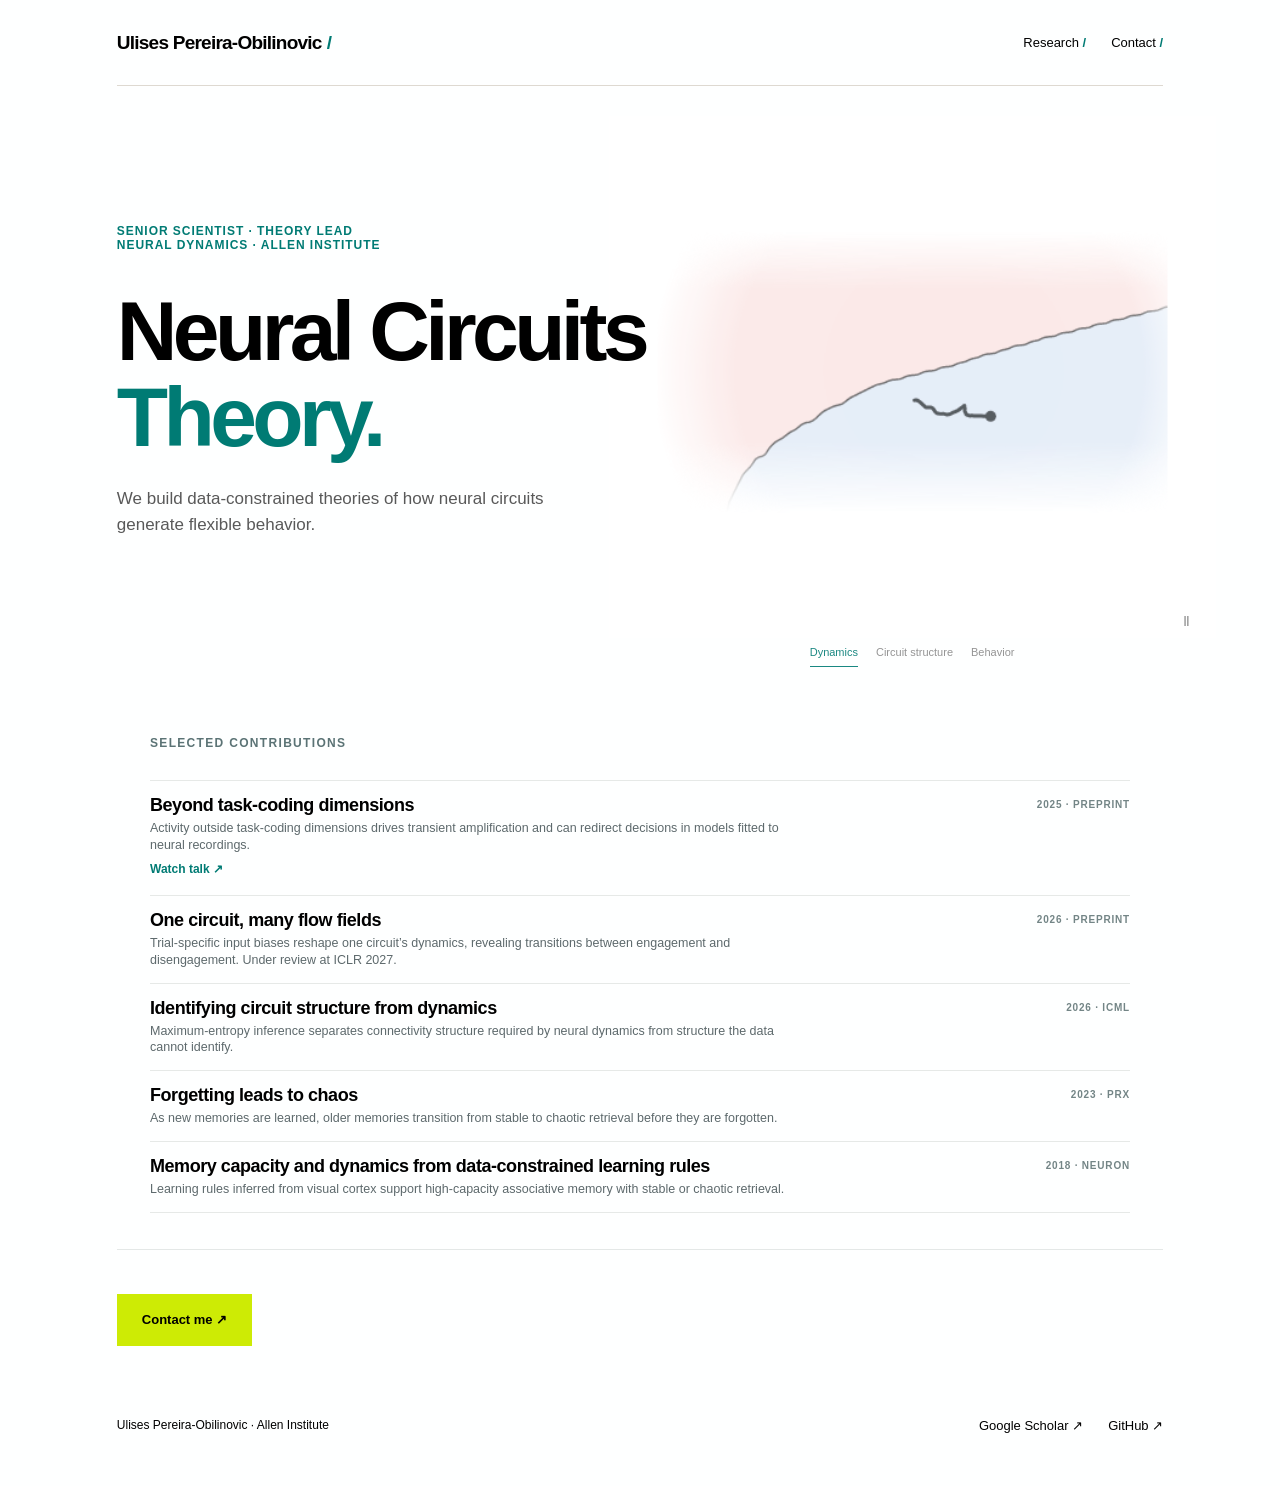
==== commit aa0322dd: "Keep talk link with related publication" ====
--- a/index.html
+++ b/index.html
@@ -1,4 +1,4 @@
-<!doctype html><html lang="en"><meta charset="utf-8"><meta name="viewport" content="width=device-width,initial-scale=1"><title>Neural Circuits Theory — Ulises Pereira-Obilinovic</title><meta name="description" content="Data-constrained theories of how neural circuits generate flexible behavior. Neural Circuits Theory, led by Ulises Pereira-Obilinovic at the Allen Institute."><link rel="stylesheet" href="style.css?v=talk-2"><body class="lab"><div class="wrap"><header><a class="brand" href="#">Ulises Pereira-Obilinovic</a><nav><a href="#research">Research</a><a href="#contact">Contact</a></nav></header><div class="hero"><p class="label">Senior Scientist · Theory Lead<br>Neural Dynamics · Allen Institute</p><h1>Neural Circuits<br><span style="color:var(--accent)">Theory.</span></h1><div class="split"><p class="lead">We build data-constrained theories of how neural circuits generate flexible behavior.</p><a class="hero-talk" href="https://www.youtube.com/watch?v=C8ZIB09H_Tk" target="_blank" rel="noopener noreferrer">Watch the talk ↗</a><div id="engagement" class="engagement"><iframe id="science-scene" src="scene-oblique.html" title="Oblique separatrix animation"></iframe><div class="scene-select" role="group" aria-label="Research animation"><button data-scene="oblique" aria-pressed="true">Dynamics</button><button data-scene="self" aria-pressed="false">Circuit structure</button><button data-scene="bifurcation" aria-pressed="false">Behavior</button></div></div></div></div><section id="research"><div class="section-head"><h2 class="label">Selected contributions</h2></div><div class="papers"><article><span class="label">2025 · PREPRINT</span><div><h3><a href="https://doi.org/10.1101/2025.11.20.689599">Beyond task-coding dimensions</a></h3><p>Activity outside task-coding dimensions drives transient amplification and can redirect decisions in models fitted to neural recordings.</p><a class="talk-link" href="https://www.youtube.com/watch?v=C8ZIB09H_Tk" target="_blank" rel="noopener noreferrer" aria-label="Watch Ulises Pereira’s talk on dynamics outside task-coding dimensions">Watch talk ↗</a></div><a class="arrow" aria-label="Read Beyond task-coding dimensions" href="https://doi.org/10.1101/2025.11.20.689599">↗</a></article><article><span class="label">2026 · PREPRINT</span><div><h3><a href="https://doi.org/10.64898/2026.06.01.729208">One circuit, many flow fields</a></h3><p>Trial-specific input biases reshape one circuit’s dynamics, revealing transitions between engagement and disengagement. Under review at ICLR 2027.</p></div><a class="arrow" aria-label="Read One circuit, many flow fields" href="https://doi.org/10.64898/2026.06.01.729208">↗</a></article><article><span class="label">2026 · ICML</span><div><h3><a href="https://proceedings.mlr.press/v306/kim26bd.html">Identifying circuit structure from dynamics</a></h3><p>Maximum-entropy inference separates connectivity structure required by neural dynamics from structure the data cannot identify.</p></div><a class="arrow" aria-label="Read Identifying circuit structure from dynamics" href="https://proceedings.mlr.press/v306/kim26bd.html">↗</a></article><article><span class="label">2023 · PRX</span><div><h3><a href="https://doi.org/10.1103/PhysRevX.13.011009">Forgetting leads to chaos</a></h3><p>As new memories are learned, older memories transition from stable to chaotic retrieval before they are forgotten.</p></div><a class="arrow" aria-label="Read Forgetting leads to chaos" href="https://doi.org/10.1103/PhysRevX.13.011009">↗</a></article><article><span class="label">2018 · NEURON</span><div><h3><a href="https://doi.org/10.1016/j.neuron.2018.05.038">Memory capacity and dynamics from data-constrained learning rules</a></h3><p>Learning rules inferred from visual cortex support high-capacity associative memory with stable or chaotic retrieval.</p></div><a class="arrow" aria-label="Read Memory capacity and dynamics from data-constrained learning rules" href="https://doi.org/10.1016/j.neuron.2018.05.038">↗</a></article></div></section><section id="contact"><a class="button solid" href="mailto:ulises.pereira.o@alleninstitute.org">Contact me ↗</a></section><footer><span>Ulises Pereira-Obilinovic · Allen Institute</span><nav><a href="https://scholar.google.cl/citations?user=dpV8phYAAAAJ&hl=en">Google Scholar ↗</a><a href="https://github.com/ulisespereira">GitHub ↗</a></nav></footer></div><script>
+<!doctype html><html lang="en"><meta charset="utf-8"><meta name="viewport" content="width=device-width,initial-scale=1"><title>Neural Circuits Theory — Ulises Pereira-Obilinovic</title><meta name="description" content="Data-constrained theories of how neural circuits generate flexible behavior. Neural Circuits Theory, led by Ulises Pereira-Obilinovic at the Allen Institute."><link rel="stylesheet" href="style.css?v=talk-2"><body class="lab"><div class="wrap"><header><a class="brand" href="#">Ulises Pereira-Obilinovic</a><nav><a href="#research">Research</a><a href="#contact">Contact</a></nav></header><div class="hero"><p class="label">Senior Scientist · Theory Lead<br>Neural Dynamics · Allen Institute</p><h1>Neural Circuits<br><span style="color:var(--accent)">Theory.</span></h1><div class="split"><p class="lead">We build data-constrained theories of how neural circuits generate flexible behavior.</p><div id="engagement" class="engagement"><iframe id="science-scene" src="scene-oblique.html" title="Oblique separatrix animation"></iframe><div class="scene-select" role="group" aria-label="Research animation"><button data-scene="oblique" aria-pressed="true">Dynamics</button><button data-scene="self" aria-pressed="false">Circuit structure</button><button data-scene="bifurcation" aria-pressed="false">Behavior</button></div></div></div></div><section id="research"><div class="section-head"><h2 class="label">Selected contributions</h2></div><div class="papers"><article><span class="label">2025 · PREPRINT</span><div><h3><a href="https://doi.org/10.1101/2025.11.20.689599">Beyond task-coding dimensions</a></h3><p>Activity outside task-coding dimensions drives transient amplification and can redirect decisions in models fitted to neural recordings.</p><a class="talk-link" href="https://www.youtube.com/watch?v=C8ZIB09H_Tk" target="_blank" rel="noopener noreferrer" aria-label="Watch Ulises Pereira’s talk on dynamics outside task-coding dimensions">Watch talk ↗</a></div><a class="arrow" aria-label="Read Beyond task-coding dimensions" href="https://doi.org/10.1101/2025.11.20.689599">↗</a></article><article><span class="label">2026 · PREPRINT</span><div><h3><a href="https://doi.org/10.64898/2026.06.01.729208">One circuit, many flow fields</a></h3><p>Trial-specific input biases reshape one circuit’s dynamics, revealing transitions between engagement and disengagement. Under review at ICLR 2027.</p></div><a class="arrow" aria-label="Read One circuit, many flow fields" href="https://doi.org/10.64898/2026.06.01.729208">↗</a></article><article><span class="label">2026 · ICML</span><div><h3><a href="https://proceedings.mlr.press/v306/kim26bd.html">Identifying circuit structure from dynamics</a></h3><p>Maximum-entropy inference separates connectivity structure required by neural dynamics from structure the data cannot identify.</p></div><a class="arrow" aria-label="Read Identifying circuit structure from dynamics" href="https://proceedings.mlr.press/v306/kim26bd.html">↗</a></article><article><span class="label">2023 · PRX</span><div><h3><a href="https://doi.org/10.1103/PhysRevX.13.011009">Forgetting leads to chaos</a></h3><p>As new memories are learned, older memories transition from stable to chaotic retrieval before they are forgotten.</p></div><a class="arrow" aria-label="Read Forgetting leads to chaos" href="https://doi.org/10.1103/PhysRevX.13.011009">↗</a></article><article><span class="label">2018 · NEURON</span><div><h3><a href="https://doi.org/10.1016/j.neuron.2018.05.038">Memory capacity and dynamics from data-constrained learning rules</a></h3><p>Learning rules inferred from visual cortex support high-capacity associative memory with stable or chaotic retrieval.</p></div><a class="arrow" aria-label="Read Memory capacity and dynamics from data-constrained learning rules" href="https://doi.org/10.1016/j.neuron.2018.05.038">↗</a></article></div></section><section id="contact"><a class="button solid" href="mailto:ulises.pereira.o@alleninstitute.org">Contact me ↗</a></section><footer><span>Ulises Pereira-Obilinovic · Allen Institute</span><nav><a href="https://scholar.google.cl/citations?user=dpV8phYAAAAJ&hl=en">Google Scholar ↗</a><a href="https://github.com/ulisespereira">GitHub ↗</a></nav></footer></div><script>
 const buttons=[...document.querySelectorAll('[data-scene]')];let selected=0,changed=performance.now();
 function show(i){selected=i;changed=performance.now();buttons.forEach((b,j)=>b.setAttribute('aria-pressed',String(i===j)));const f=document.querySelector('#science-scene');f.src='scene-'+buttons[i].dataset.scene+'.html?v=b885f49';f.title=buttons[i].textContent+' animation'}
 buttons.forEach((b,i)=>b.onclick=()=>show(i));
